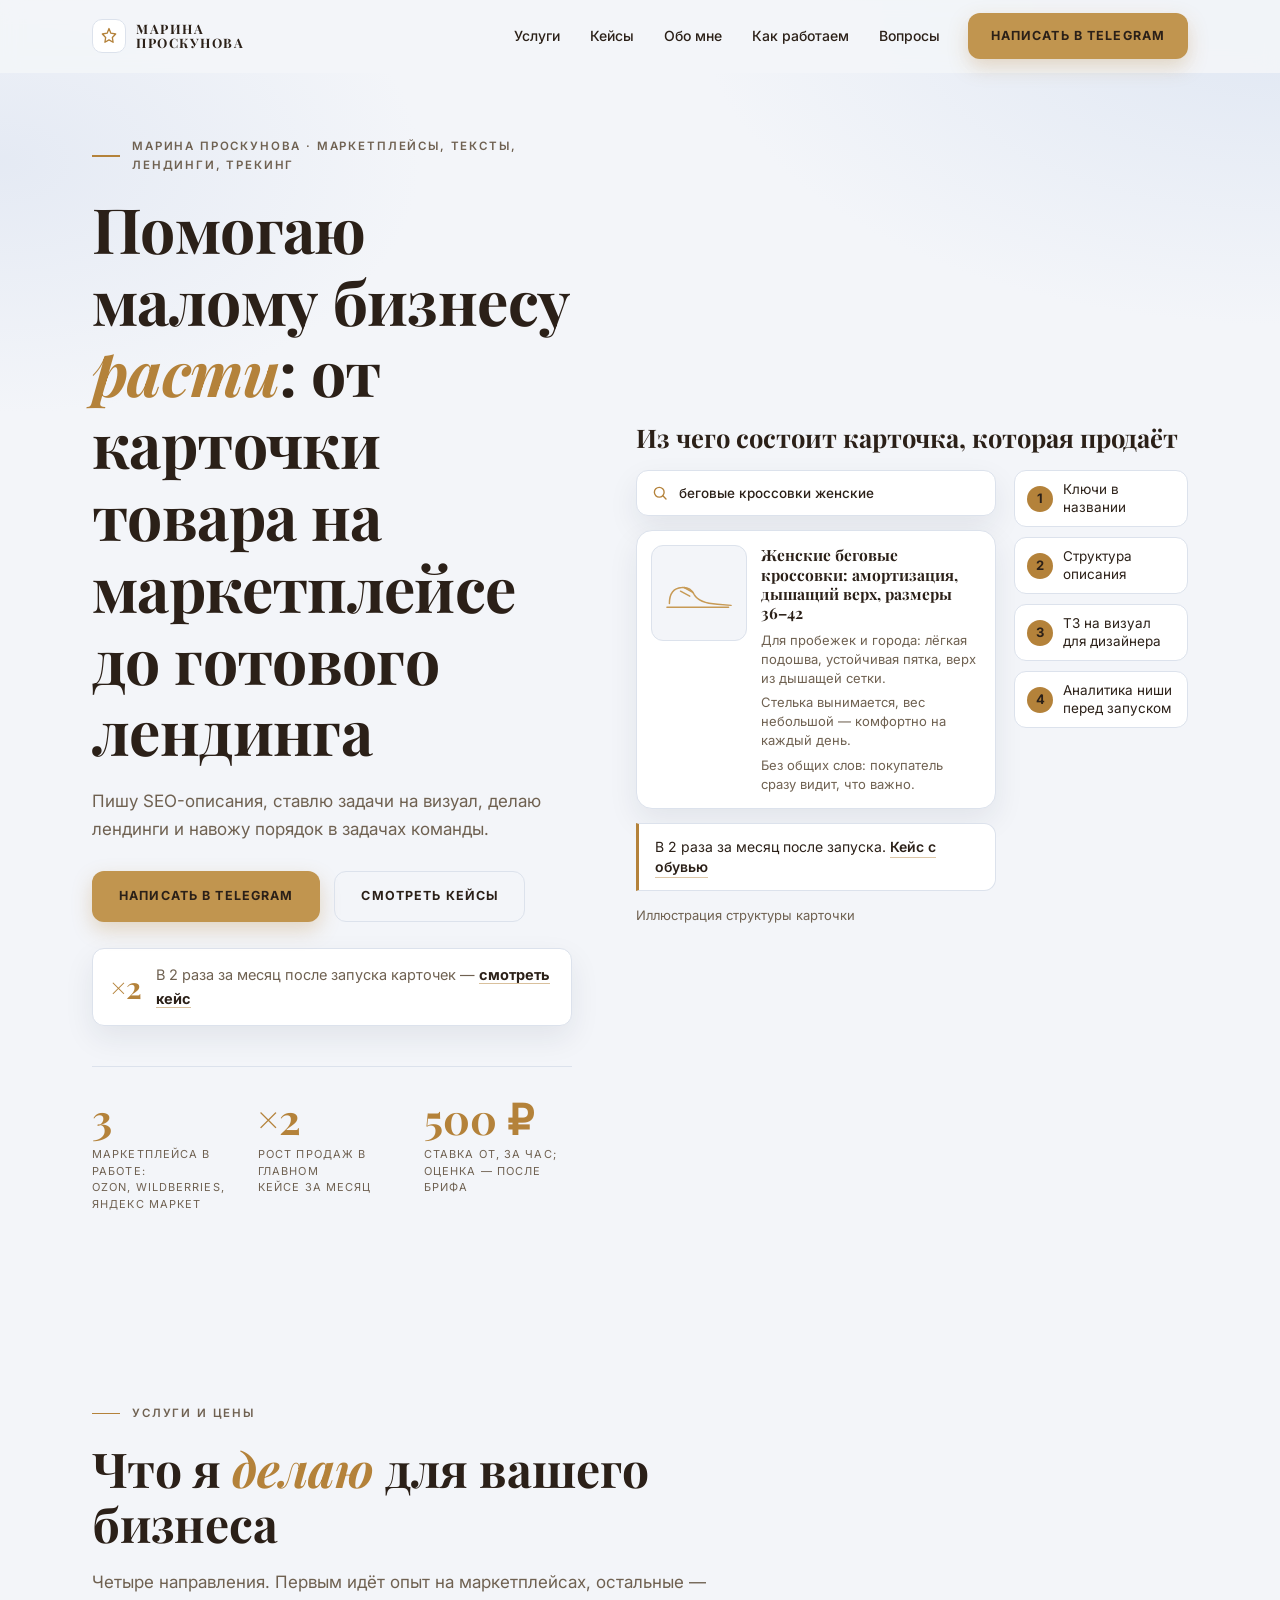
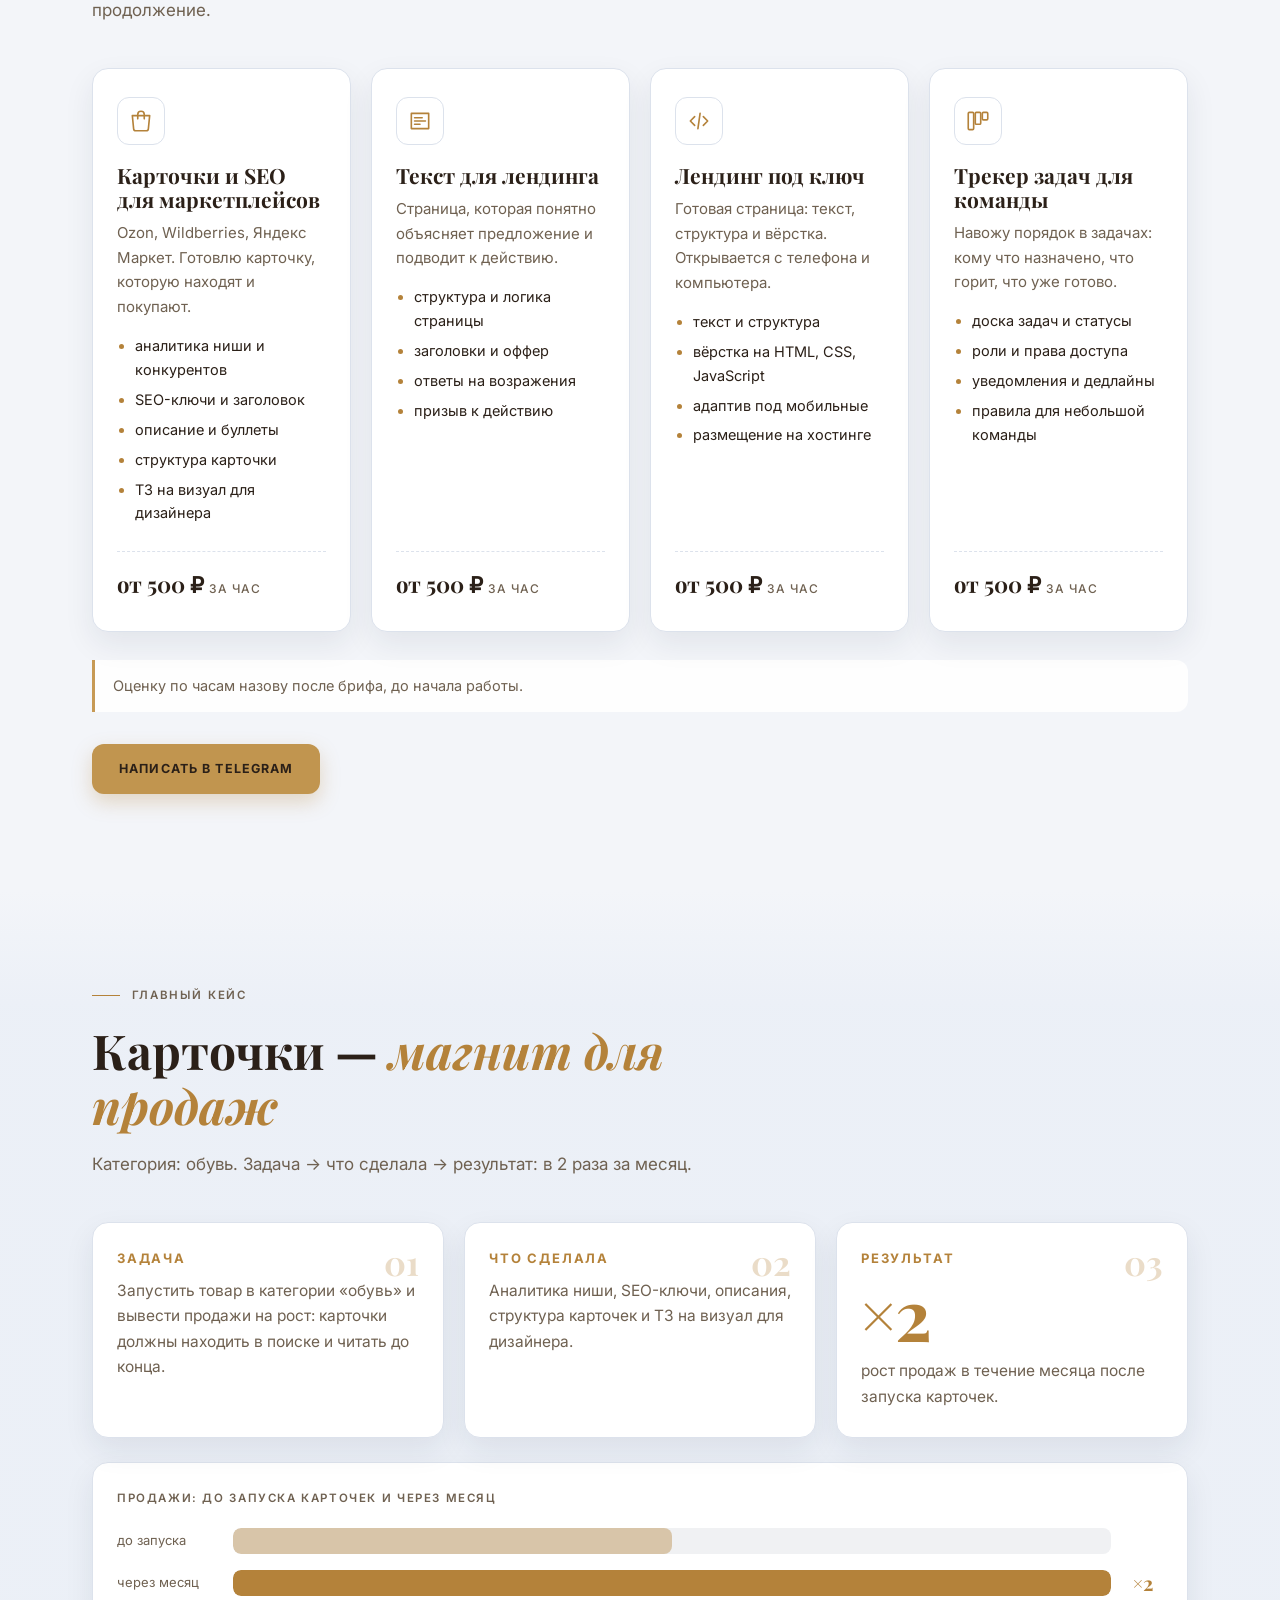
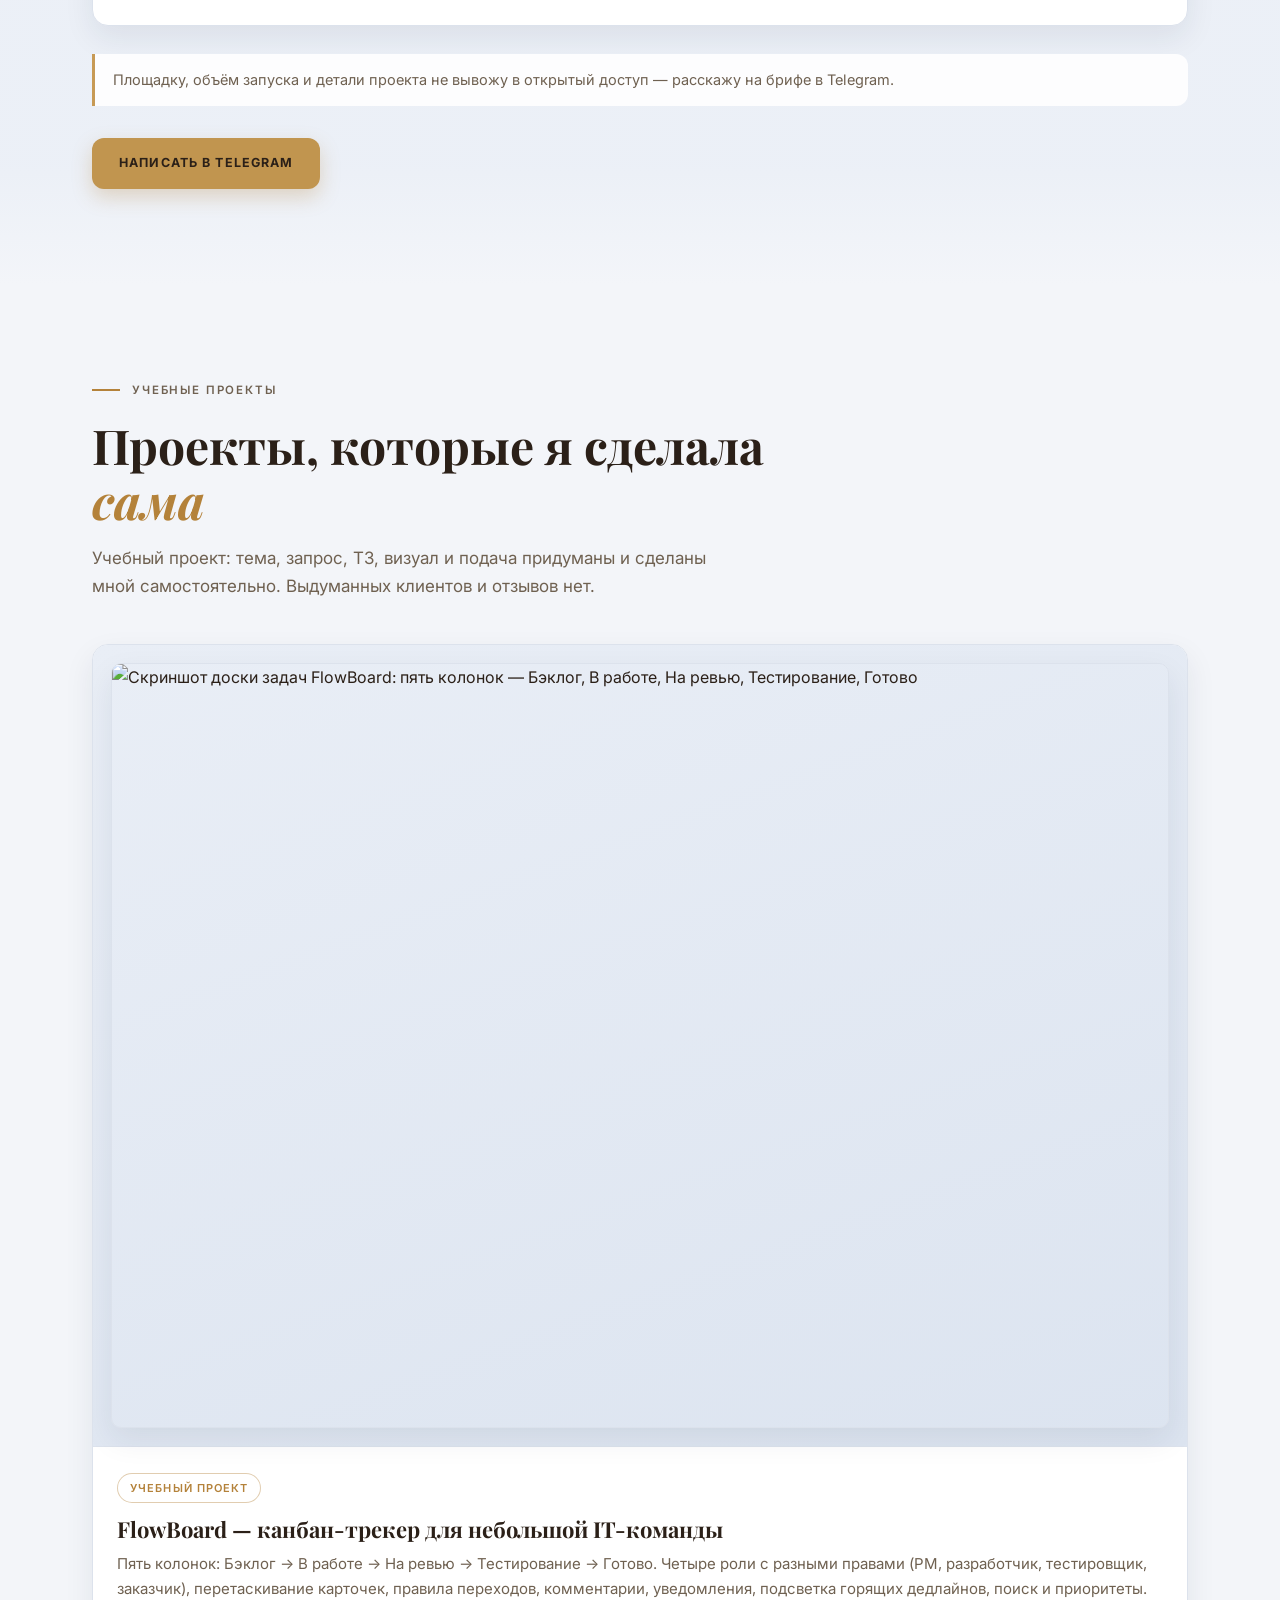
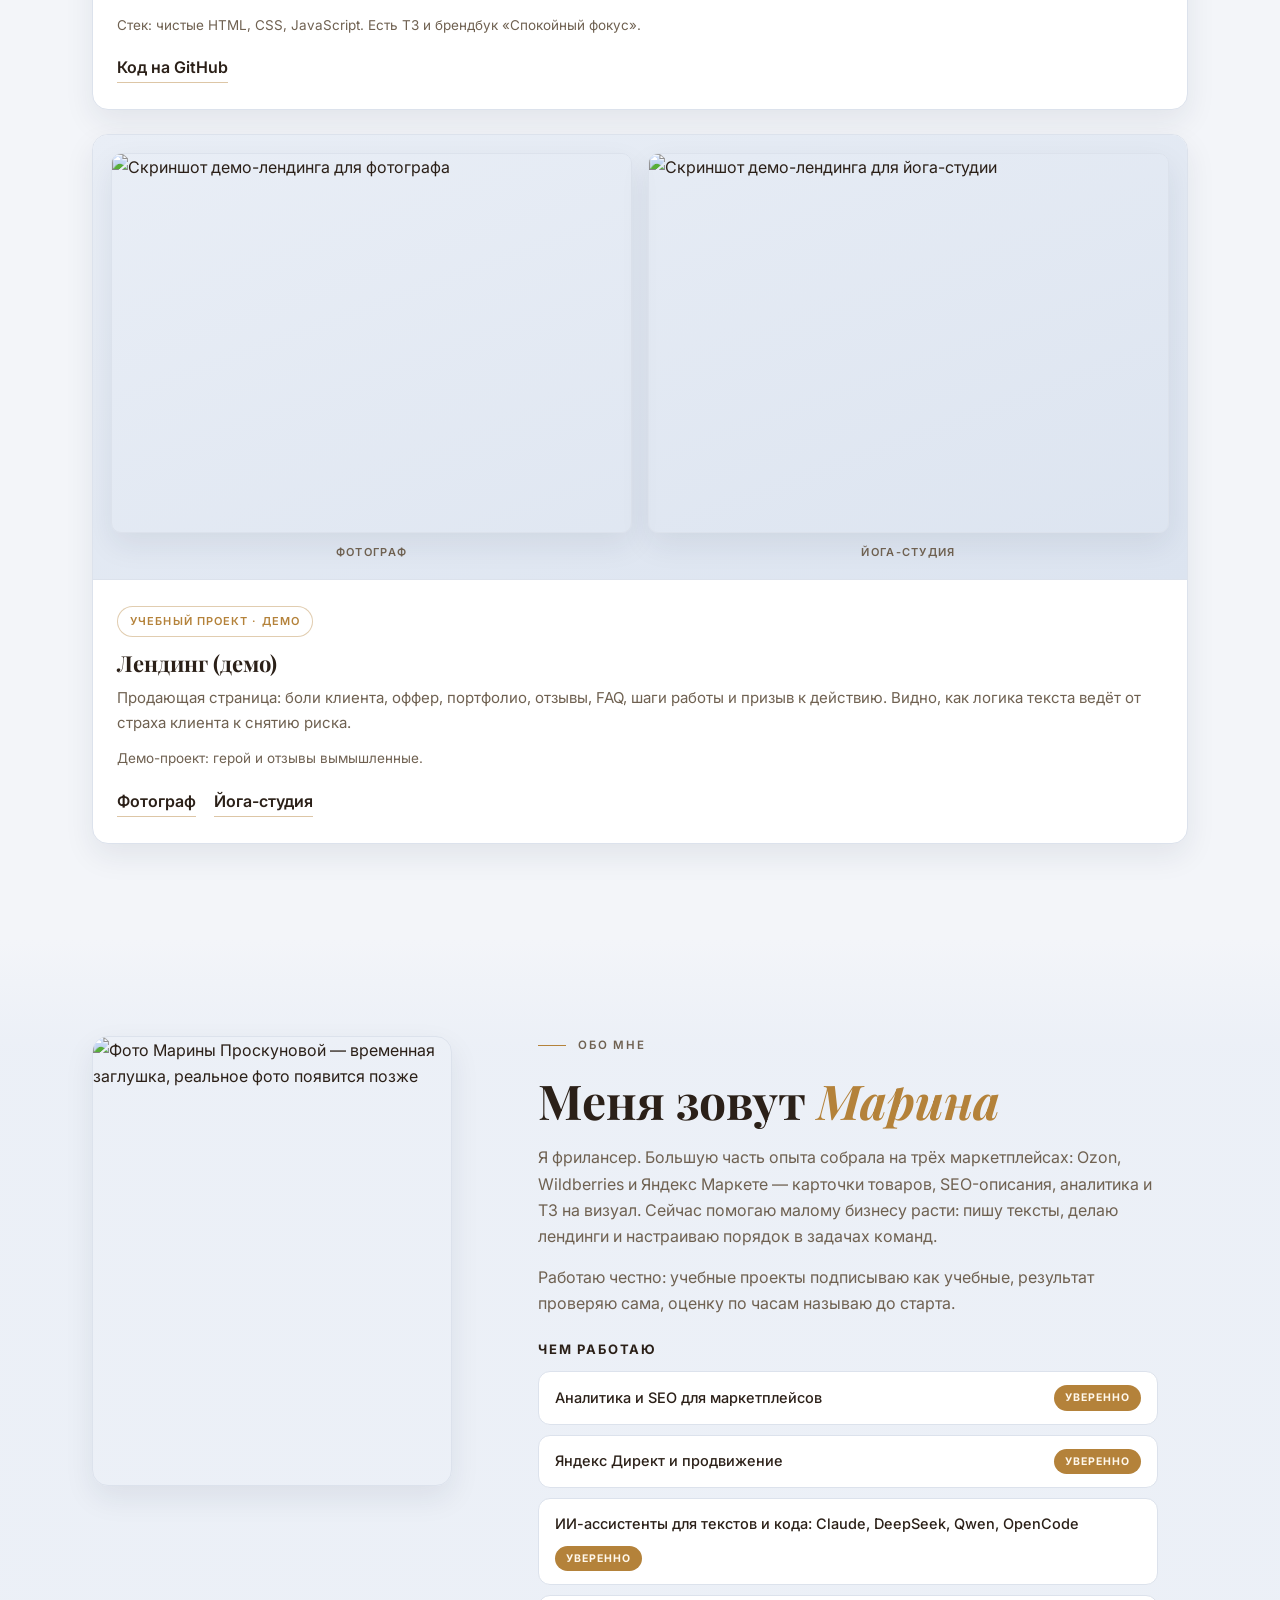
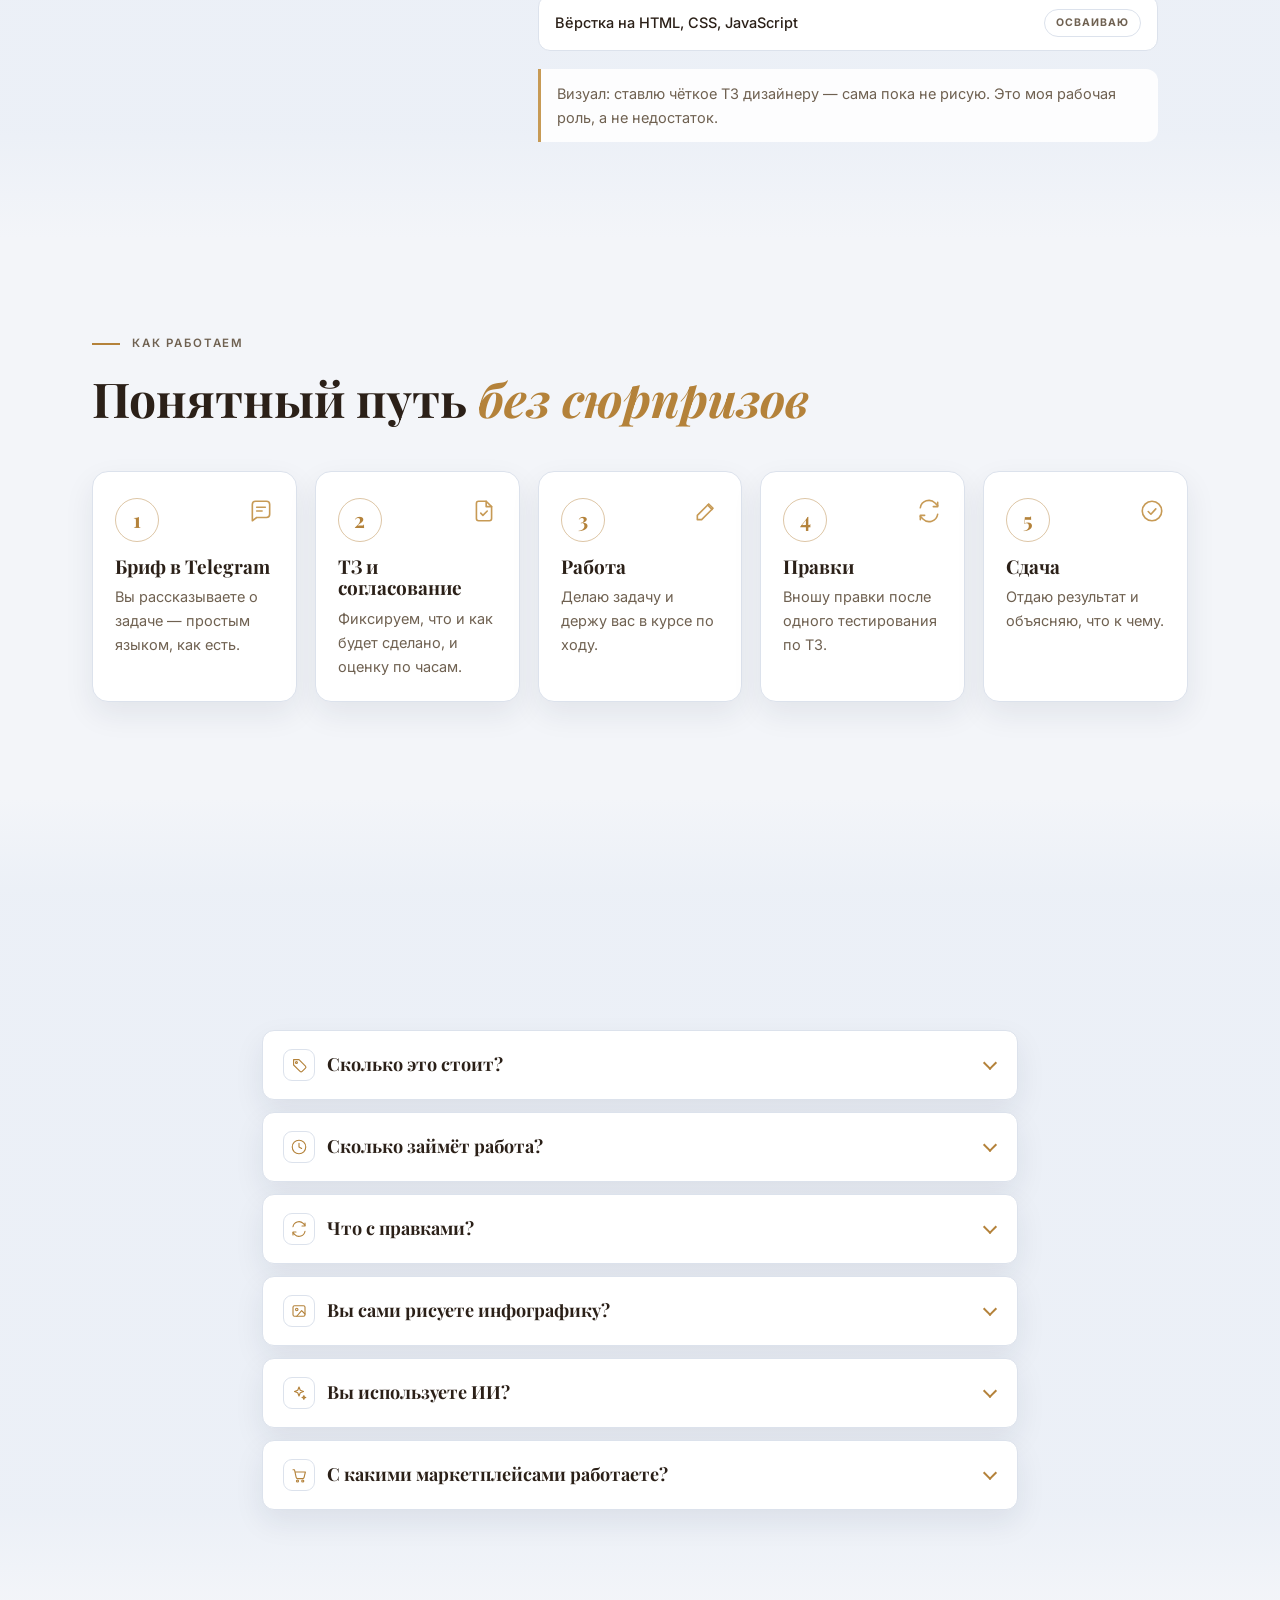
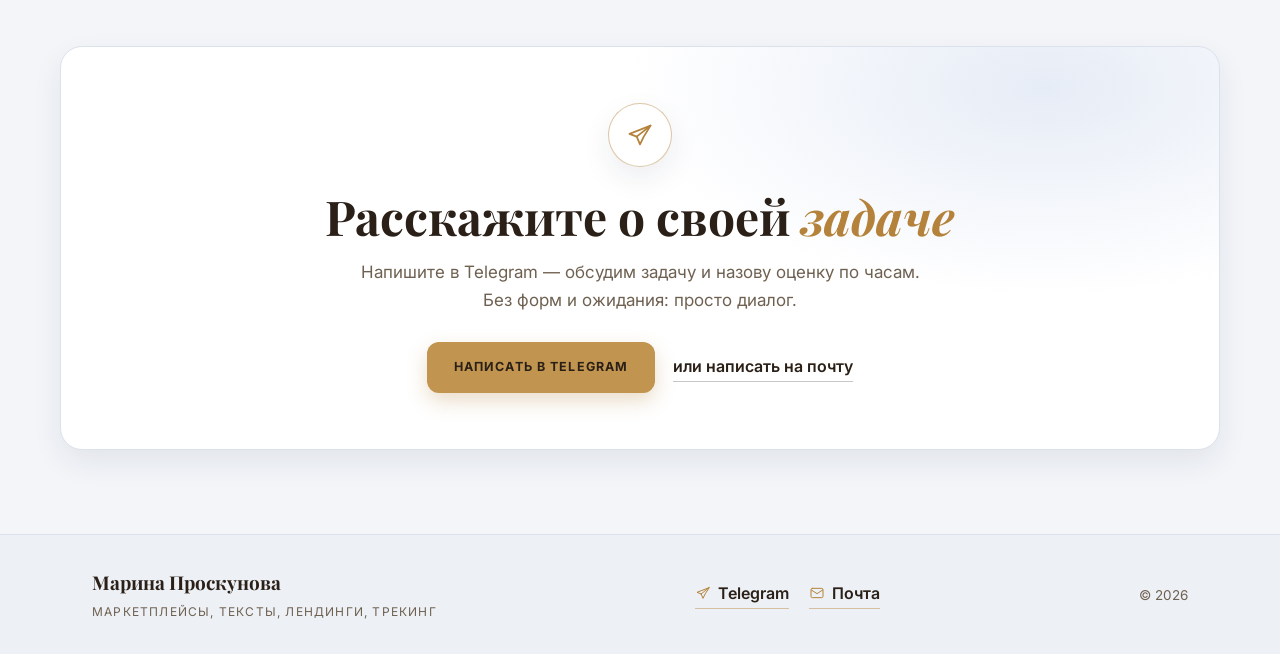
==== index.html @ 77b66cf8 "Add files via upload" ====
<!DOCTYPE html>
<html lang="ru">
<head>
  <meta charset="UTF-8">
  <meta name="viewport" content="width=device-width, initial-scale=1.0">

  <!-- SEO -->
  <title>Марина Проскунова — маркетплейсы, тексты, лендинги, трекинг задач</title>
  <meta name="description" content="Помогаю малому бизнесу расти: SEO-описания и карточки для Ozon, Wildberries и Яндекс Маркета, тексты и лендинги под ключ, настройка трекера задач для небольших команд.">
  <meta name="author" content="Марина Проскунова">
  <meta name="theme-color" content="#F3F5F9">

  <!-- Адрес сайта. Если репозиторий назовёте иначе — поменяйте в 3 местах:
       здесь (canonical, og:image, og:url), в robots.txt и в sitemap.xml -->
  <link rel="canonical" href="https://mmproskunova-byte.github.io/">

  <!-- Иконка сайта -->
  <link rel="icon" href="favicon.svg" type="image/svg+xml">
  <link rel="icon" href="images/favicon-32.png" sizes="32x32" type="image/png">
  <link rel="apple-touch-icon" href="images/apple-touch-icon.png">

  <!-- Open Graph (превью в Telegram) -->
  <meta property="og:type" content="website">
  <meta property="og:locale" content="ru_RU">
  <meta property="og:site_name" content="Марина Проскунова">
  <meta property="og:title" content="Марина Проскунова — маркетплейсы, тексты, лендинги">
  <meta property="og:description" content="Карточки и SEO для маркетплейсов, лендинги под ключ и порядок в задачах команды. Расскажите о своей задаче в Telegram.">
  <meta property="og:image" content="https://mmproskunova-byte.github.io/images/og-image.png">
  <meta property="og:image:width" content="1200">
  <meta property="og:image:height" content="630">
  <meta property="og:image:alt" content="Марина Проскунова: карточки и SEO для маркетплейсов, лендинги под ключ, трекер задач">
  <meta property="og:url" content="https://mmproskunova-byte.github.io/">
  <meta name="twitter:card" content="summary_large_image">

  <link rel="preconnect" href="https://fonts.googleapis.com">
  <link rel="preconnect" href="https://fonts.gstatic.com" crossorigin>
  <link href="https://fonts.googleapis.com/css2?family=Inter:wght@400;500;600;700&family=Playfair+Display:ital,wght@0,600;0,700;0,900;1,600;1,700&display=swap" rel="stylesheet">

  <link rel="stylesheet" href="styles.css">
</head>
<body>

  <!-- ============ 1. Шапка ============ -->
  <header class="header" id="top">
    <div class="container header__inner">
      <a class="logo" href="#top">
        <span class="logo__mark" aria-hidden="true">
          <svg viewBox="0 0 24 24" fill="none" stroke="currentColor" stroke-width="1.6" stroke-linecap="round" stroke-linejoin="round">
            <path d="M12 3l2.2 5.6L20 9.6l-4 4.1.9 5.8-4.9-2.9-4.9 2.9.9-5.8-4-4.1 5.8-1z"/>
          </svg>
        </span>
        <span class="logo__text">Марина<br>Проскунова</span>
      </a>

      <nav class="nav" id="site-nav" aria-label="Основная навигация">
        <a class="nav__link" href="#services">Услуги</a>
        <a class="nav__link" href="#cases">Кейсы</a>
        <a class="nav__link" href="#about">Обо мне</a>
        <a class="nav__link" href="#process">Как работаем</a>
        <a class="nav__link" href="#faq">Вопросы</a>
      </nav>

      <a class="btn btn--primary header__cta" href="#" data-contact="telegram">Написать в Telegram</a>

      <button class="burger" type="button" aria-expanded="false" aria-controls="site-nav" aria-label="Открыть меню">
        <span class="burger__line"></span>
        <span class="burger__line"></span>
        <span class="burger__line"></span>
      </button>
    </div>
  </header>

  <main>

    <!-- ============ 2. Первый экран ============ -->
    <section class="hero">
      <div class="container hero__inner">
        <div class="hero__content">
          <p class="eyebrow">
            <span class="eyebrow__dash" aria-hidden="true"></span>
            Марина Проскунова · маркетплейсы, тексты, лендинги, трекинг
          </p>

          <h1 class="hero__title">
            Помогаю малому бизнесу <em>расти</em>: от карточки товара на маркетплейсе до готового лендинга
          </h1>

          <p class="hero__subtitle">
            Пишу SEO-описания, ставлю задачи на визуал, делаю лендинги и навожу порядок в задачах команды.
          </p>

          <div class="hero__actions">
            <a class="btn btn--primary" href="#" data-contact="telegram">Написать в Telegram</a>
            <a class="btn btn--ghost" href="#cases">Смотреть кейсы</a>
          </div>

          <a class="hero__fact" href="#case">
            <span class="hero__fact-num" aria-hidden="true">×2</span>
            <span class="hero__fact-text">В 2&nbsp;раза за месяц после запуска карточек — <b>смотреть кейс</b></span>
          </a>

          <dl class="stats">
            <div class="stats__item">
              <dt class="stats__num">3</dt>
              <dd class="stats__label">маркетплейса в работе:<br>Ozon, Wildberries, Яндекс&nbsp;Маркет</dd>
            </div>
            <div class="stats__item">
              <dt class="stats__num">×2</dt>
              <dd class="stats__label">рост продаж в главном<br>кейсе за месяц</dd>
            </div>
            <div class="stats__item">
              <dt class="stats__num">500&nbsp;₽</dt>
              <dd class="stats__label">ставка от, за час;<br>оценка — после брифа</dd>
            </div>
          </dl>
        </div>

        <div class="hero__visual">
          <h2 class="structure__title">Из чего состоит карточка, которая продаёт</h2>

          <figure class="structure reveal">
            <div class="structure__grid">
              <div class="structure__col">
                <div class="searchbar">
                  <svg class="searchbar__icon" viewBox="0 0 24 24" fill="none" stroke="currentColor" stroke-width="1.8" stroke-linecap="round" stroke-linejoin="round" aria-hidden="true">
                    <circle cx="11" cy="11" r="6.5"/>
                    <path d="M20 20l-4.2-4.2"/>
                  </svg>
                  <span class="searchbar__query">беговые кроссовки женские</span>
                </div>

                <article class="pcard">
                  <div class="pcard__media" aria-hidden="true">
                    <svg class="pcard__shoe" viewBox="0 0 120 80" fill="none" stroke="currentColor" stroke-width="2.4" stroke-linecap="round" stroke-linejoin="round" aria-hidden="true">
                      <path d="M12 56c0-16 7-25 20-26 9-1 16 3 20 11 6 11 20 15 38 16l22 2"/>
                      <path d="M8 62h100"/>
                      <path d="M30 36l15 8"/>
                      <path d="M36 30l14 8"/>
                    </svg>
                  </div>
                  <div class="pcard__body">
                    <h3 class="pcard__title">Женские беговые кроссовки: амортизация, дышащий верх, размеры 36–42</h3>
                    <p class="pcard__text">Для пробежек и города: лёгкая подошва, устойчивая пятка, верх из дышащей сетки.</p>
                    <p class="pcard__text">Стелька вынимается, вес небольшой — комфортно на каждый день.</p>
                    <p class="pcard__text">Без общих слов: покупатель сразу видит, что важно.</p>
                  </div>
                </article>

                <p class="structure__result">
                  В 2 раза за месяц после запуска.
                  <a class="link" href="#case">Кейс с обувью</a>
                </p>
              </div>

              <ol class="marks">
                <li class="marks__item"><span class="marks__num">1</span>Ключи в названии</li>
                <li class="marks__item"><span class="marks__num">2</span>Структура описания</li>
                <li class="marks__item"><span class="marks__num">3</span>ТЗ на визуал для дизайнера</li>
                <li class="marks__item"><span class="marks__num">4</span>Аналитика ниши перед запуском</li>
              </ol>
            </div>

            <figcaption class="structure__caption">Иллюстрация структуры карточки</figcaption>
          </figure>
        </div>
      </div>
    </section>

    <!-- ============ 3. Услуги и цены ============ -->
    <section class="section" id="services">
      <div class="container">
        <header class="section__head reveal">
          <p class="eyebrow"><span class="eyebrow__dash" aria-hidden="true"></span>Услуги и цены</p>
          <h2 class="section__title">Что я <em>делаю</em> для вашего бизнеса</h2>
          <p class="section__lead">Четыре направления. Первым идёт опыт на маркетплейсах, остальные — продолжение.</p>
        </header>

        <div class="cards">
          <article class="card reveal">
            <span class="card__icon" aria-hidden="true">
              <svg viewBox="0 0 24 24" fill="none" stroke="currentColor" stroke-width="1.5" stroke-linecap="round" stroke-linejoin="round">
                <path d="M4 7h16l-1.2 12.2a2 2 0 01-2 1.8H7.2a2 2 0 01-2-1.8z"/>
                <path d="M9 10V6a3 3 0 016 0v4"/>
              </svg>
            </span>
            <h3 class="card__title">Карточки и SEO для маркетплейсов</h3>
            <p class="card__text">Ozon, Wildberries, Яндекс Маркет. Готовлю карточку, которую находят и покупают.</p>
            <ul class="card__list">
              <li>аналитика ниши и конкурентов</li>
              <li>SEO-ключи и заголовок</li>
              <li>описание и буллеты</li>
              <li>структура карточки</li>
              <li>ТЗ на визуал для дизайнера</li>
            </ul>
            <p class="card__price">от 500&nbsp;₽ <span>за час</span></p>
          </article>

          <article class="card reveal">
            <span class="card__icon" aria-hidden="true">
              <svg viewBox="0 0 24 24" fill="none" stroke="currentColor" stroke-width="1.5" stroke-linecap="round" stroke-linejoin="round">
                <path d="M4 5h16v14H4z"/>
                <path d="M7 9h7M7 12h10M7 15h5"/>
              </svg>
            </span>
            <h3 class="card__title">Текст для лендинга</h3>
            <p class="card__text">Страница, которая понятно объясняет предложение и подводит к действию.</p>
            <ul class="card__list">
              <li>структура и логика страницы</li>
              <li>заголовки и оффер</li>
              <li>ответы на возражения</li>
              <li>призыв к действию</li>
            </ul>
            <p class="card__price">от 500&nbsp;₽ <span>за час</span></p>
          </article>

          <article class="card reveal">
            <span class="card__icon" aria-hidden="true">
              <svg viewBox="0 0 24 24" fill="none" stroke="currentColor" stroke-width="1.5" stroke-linecap="round" stroke-linejoin="round">
                <path d="M8 8l-4 4 4 4M16 8l4 4-4 4M13 5l-2 14"/>
              </svg>
            </span>
            <h3 class="card__title">Лендинг под ключ</h3>
            <p class="card__text">Готовая страница: текст, структура и вёрстка. Открывается с телефона и компьютера.</p>
            <ul class="card__list">
              <li>текст и структура</li>
              <li>вёрстка на HTML, CSS, JavaScript</li>
              <li>адаптив под мобильные</li>
              <li>размещение на хостинге</li>
            </ul>
            <p class="card__price">от 500&nbsp;₽ <span>за час</span></p>
          </article>

          <article class="card reveal">
            <span class="card__icon" aria-hidden="true">
              <svg viewBox="0 0 24 24" fill="none" stroke="currentColor" stroke-width="1.5" stroke-linecap="round" stroke-linejoin="round">
                <rect x="3" y="4" width="5" height="16" rx="1"/>
                <rect x="9.5" y="4" width="5" height="11" rx="1"/>
                <rect x="16" y="4" width="5" height="7" rx="1"/>
              </svg>
            </span>
            <h3 class="card__title">Трекер задач для команды</h3>
            <p class="card__text">Навожу порядок в задачах: кому что назначено, что горит, что уже готово.</p>
            <ul class="card__list">
              <li>доска задач и статусы</li>
              <li>роли и права доступа</li>
              <li>уведомления и дедлайны</li>
              <li>правила для небольшой команды</li>
            </ul>
            <p class="card__price">от 500&nbsp;₽ <span>за час</span></p>
          </article>
        </div>

        <p class="section__note reveal">Оценку по часам назову после брифа, до начала работы.</p>

        <div class="section__cta reveal">
          <a class="btn btn--primary" href="#" data-contact="telegram">Написать в Telegram</a>
        </div>
      </div>
    </section>

    <!-- ============ 4. Главный кейс ============ -->
    <section class="section section--tint" id="cases">
      <div class="container">
        <header class="section__head reveal">
          <p class="eyebrow"><span class="eyebrow__dash" aria-hidden="true"></span>Главный кейс</p>
          <h2 class="section__title">Карточки — <em>магнит для продаж</em></h2>
          <p class="section__lead">Категория: обувь. Задача → что сделала → результат: в 2&nbsp;раза за месяц.</p>
        </header>

        <div class="case" id="case">
          <article class="case__step reveal">
            <span class="case__num" aria-hidden="true">01</span>
            <h3 class="case__title">Задача</h3>
            <p class="case__text">Запустить товар в категории «обувь» и вывести продажи на рост: карточки должны находить в поиске и читать до конца.</p>
          </article>

          <article class="case__step reveal">
            <span class="case__num" aria-hidden="true">02</span>
            <h3 class="case__title">Что сделала</h3>
            <p class="case__text">Аналитика ниши, SEO-ключи, описания, структура карточек и ТЗ на визуал для дизайнера.</p>
          </article>

          <article class="case__step reveal">
            <span class="case__num" aria-hidden="true">03</span>
            <h3 class="case__title">Результат</h3>
            <p class="case__big">×2</p>
            <p class="case__text">рост продаж в течение месяца после запуска карточек.</p>
          </article>
        </div>

        <figure class="chart reveal">
          <figcaption class="chart__caption">Продажи: до запуска карточек и через месяц</figcaption>
          <div class="chart__row">
            <span class="chart__label">до запуска</span>
            <span class="chart__track"><span class="chart__bar" style="width: 50%"></span></span>
            <span class="chart__x2" aria-hidden="true"></span>
          </div>
          <div class="chart__row">
            <span class="chart__label">через месяц</span>
            <span class="chart__track"><span class="chart__bar chart__bar--x2" style="width: 100%"></span></span>
            <span class="chart__x2">×2</span>
          </div>
        </figure>

        <p class="section__note reveal">Площадку, объём запуска и детали проекта не вывожу в открытый доступ — расскажу на брифе в Telegram.</p>

        <div class="section__cta reveal">
          <a class="btn btn--primary" href="#" data-contact="telegram">Написать в Telegram</a>
        </div>
      </div>
    </section>

    <!-- ============ 5. Учебные проекты ============ -->
    <section class="section" id="projects">
      <div class="container">
        <header class="section__head reveal">
          <p class="eyebrow"><span class="eyebrow__dash" aria-hidden="true"></span>Учебные проекты</p>
          <h2 class="section__title">Проекты, которые я сделала <em>сама</em></h2>
          <p class="section__lead">Учебный проект: тема, запрос, ТЗ, визуал и подача придуманы и сделаны мной самостоятельно. Выдуманных клиентов и отзывов нет.</p>
        </header>

        <div class="projects">
          <article class="project project--wide reveal">
            <div class="project__preview project__preview--shot">
              <img src="images/FlowBoard.png" alt="Скриншот доски задач FlowBoard: пять колонок — Бэклог, В работе, На ревью, Тестирование, Готово" width="1123" height="811" loading="lazy">
            </div>
            <div class="project__body">
              <span class="tag">Учебный проект</span>
              <h3 class="project__title">FlowBoard — канбан-трекер для небольшой IT-команды</h3>
              <p class="project__text">Пять колонок: Бэклог → В работе → На ревью → Тестирование → Готово. Четыре роли с разными правами (PM, разработчик, тестировщик, заказчик), перетаскивание карточек, правила переходов, комментарии, уведомления, подсветка горящих дедлайнов, поиск и приоритеты.</p>
              <p class="project__meta">Стек: чистые HTML, CSS, JavaScript. Есть ТЗ и брендбук «Спокойный фокус».</p>
              <div class="project__links">
                <a class="link" href="https://github.com/mmproskunova-byte/Tracker_DoskaIT" target="_blank" rel="noopener noreferrer">Код на GitHub</a>
              </div>
            </div>
          </article>

          <article class="project project--wide reveal">
            <div class="project__preview project__preview--shots">
              <figure class="shot">
                <img src="images/Fotograf.png" alt="Скриншот демо-лендинга для фотографа" width="640" height="721" loading="lazy">
                <figcaption>фотограф</figcaption>
              </figure>
              <figure class="shot">
                <img src="images/yoga.png" alt="Скриншот демо-лендинга для йога-студии" width="627" height="829" loading="lazy">
                <figcaption>йога-студия</figcaption>
              </figure>
            </div>
            <div class="project__body">
              <span class="tag">Учебный проект · демо</span>
              <h3 class="project__title">Лендинг (демо)</h3>
              <p class="project__text">Продающая страница: боли клиента, оффер, портфолио, отзывы, FAQ, шаги работы и призыв к действию. Видно, как логика текста ведёт от страха клиента к снятию риска.</p>
              <p class="project__meta">Демо-проект: герой и отзывы вымышленные.</p>
              <div class="project__links">
                <a class="link" href="https://fotokirill.netlify.app" target="_blank" rel="noopener noreferrer">Фотограф</a>
                <a class="link" href="https://yogast-balance.netlify.app" target="_blank" rel="noopener noreferrer">Йога-студия</a>
              </div>
            </div>
          </article>
        </div>
      </div>
    </section>

    <!-- ============ 6. Обо мне ============ -->
    <section class="section section--tint" id="about">
      <div class="container about">
        <figure class="about__photo reveal">
          <img src="images/photo-placeholder.svg" alt="Фото Марины Проскуновой — временная заглушка, реальное фото появится позже" width="400" height="500">
        </figure>

        <div class="about__content reveal">
          <p class="eyebrow"><span class="eyebrow__dash" aria-hidden="true"></span>Обо мне</p>
          <h2 class="section__title">Меня зовут <em>Марина</em></h2>
          <p class="about__text">Я фрилансер. Большую часть опыта собрала на трёх маркетплейсах: Ozon, Wildberries и Яндекс Маркете — карточки товаров, SEO-описания, аналитика и ТЗ на визуал. Сейчас помогаю малому бизнесу расти: пишу тексты, делаю лендинги и настраиваю порядок в задачах команд.</p>
          <p class="about__text">Работаю честно: учебные проекты подписываю как учебные, результат проверяю сама, оценку по часам называю до старта.</p>

          <h3 class="about__subtitle">Чем работаю</h3>
          <ul class="skills">
            <li class="skills__item">
              <span class="skills__name">Аналитика и SEO для маркетплейсов</span>
              <span class="skills__level">уверенно</span>
            </li>
            <li class="skills__item">
              <span class="skills__name">Яндекс Директ и продвижение</span>
              <span class="skills__level">уверенно</span>
            </li>
            <li class="skills__item">
              <span class="skills__name">ИИ-ассистенты для текстов и кода: Claude, DeepSeek, Qwen, OpenCode</span>
              <span class="skills__level">уверенно</span>
            </li>
            <li class="skills__item">
              <span class="skills__name">Вёрстка на HTML, CSS, JavaScript</span>
              <span class="skills__level skills__level--learn">осваиваю</span>
            </li>
          </ul>
          <p class="about__honest">Визуал: ставлю чёткое ТЗ дизайнеру — сама пока не рисую. Это моя рабочая роль, а не недостаток.</p>
        </div>
      </div>
    </section>

    <!-- ============ 7. Как работаем ============ -->
    <section class="section" id="process">
      <div class="container">
        <header class="section__head reveal">
          <p class="eyebrow"><span class="eyebrow__dash" aria-hidden="true"></span>Как работаем</p>
          <h2 class="section__title">Понятный путь <em>без сюрпризов</em></h2>
        </header>

        <ol class="steps">
          <li class="steps__item reveal">
            <span class="steps__num">1</span>
            <span class="steps__icon" aria-hidden="true">
              <svg viewBox="0 0 24 24" fill="none" stroke="currentColor" stroke-width="1.5" stroke-linecap="round" stroke-linejoin="round">
                <path d="M20 15a3 3 0 01-3 3H8l-4 3V6a3 3 0 013-3h10a3 3 0 013 3z"/>
                <path d="M8 8.5h8M8 12h5"/>
              </svg>
            </span>
            <h3 class="steps__title">Бриф в Telegram</h3>
            <p class="steps__text">Вы рассказываете о задаче — простым языком, как есть.</p>
          </li>
          <li class="steps__item reveal">
            <span class="steps__num">2</span>
            <span class="steps__icon" aria-hidden="true">
              <svg viewBox="0 0 24 24" fill="none" stroke="currentColor" stroke-width="1.5" stroke-linecap="round" stroke-linejoin="round">
                <path d="M14 3H7a2 2 0 00-2 2v14a2 2 0 002 2h10a2 2 0 002-2V8z"/>
                <path d="M14 3v5h5"/>
                <path d="M9 14l2 2 4-4"/>
              </svg>
            </span>
            <h3 class="steps__title">ТЗ и согласование</h3>
            <p class="steps__text">Фиксируем, что и как будет сделано, и оценку по часам.</p>
          </li>
          <li class="steps__item reveal">
            <span class="steps__num">3</span>
            <span class="steps__icon" aria-hidden="true">
              <svg viewBox="0 0 24 24" fill="none" stroke="currentColor" stroke-width="1.5" stroke-linecap="round" stroke-linejoin="round">
                <path d="M4 20h4L18.5 9.5l-4-4L4 16z"/>
                <path d="M13.5 6.5l4 4"/>
              </svg>
            </span>
            <h3 class="steps__title">Работа</h3>
            <p class="steps__text">Делаю задачу и держу вас в курсе по ходу.</p>
          </li>
          <li class="steps__item reveal">
            <span class="steps__num">4</span>
            <span class="steps__icon" aria-hidden="true">
              <svg viewBox="0 0 24 24" fill="none" stroke="currentColor" stroke-width="1.5" stroke-linecap="round" stroke-linejoin="round">
                <path d="M4 9a8 8 0 0113.6-4.4L20 7"/>
                <path d="M20 4v4h-4"/>
                <path d="M20 15a8 8 0 01-13.6 4.4L4 17"/>
                <path d="M4 20v-4h4"/>
              </svg>
            </span>
            <h3 class="steps__title">Правки</h3>
            <p class="steps__text">Вношу правки после одного тестирования по ТЗ.</p>
          </li>
          <li class="steps__item reveal">
            <span class="steps__num">5</span>
            <span class="steps__icon" aria-hidden="true">
              <svg viewBox="0 0 24 24" fill="none" stroke="currentColor" stroke-width="1.5" stroke-linecap="round" stroke-linejoin="round">
                <circle cx="12" cy="12" r="9"/>
                <path d="M8.5 12.5l2.5 2.5 4.5-5"/>
              </svg>
            </span>
            <h3 class="steps__title">Сдача</h3>
            <p class="steps__text">Отдаю результат и объясняю, что к чему.</p>
          </li>
        </ol>
      </div>
    </section>

    <!-- ============ 8. Частые вопросы ============ -->
    <section class="section section--tint" id="faq">
      <div class="container container--narrow">
        <header class="section__head reveal">
          <p class="eyebrow"><span class="eyebrow__dash" aria-hidden="true"></span>Частые вопросы</p>
          <h2 class="section__title">Коротко о <em>главном</em></h2>
        </header>

        <div class="faq reveal">
          <details class="faq__item">
            <summary class="faq__q"><span class="faq__icon" aria-hidden="true"><svg viewBox="0 0 24 24" fill="none" stroke="currentColor" stroke-width="1.5" stroke-linecap="round" stroke-linejoin="round"><path d="M20.6 13.4L12 4.8H4.8V12l8.6 8.6a2 2 0 002.8 0l4.4-4.4a2 2 0 000-2.8z"/><circle cx="8.6" cy="8.6" r="1.3"/></svg></span>Сколько это стоит?</summary>
            <div class="faq__a"><p>Ставка — от 500&nbsp;₽ за час. Точную оценку проекта назову после брифа, до начала работы.</p></div>
          </details>
          <details class="faq__item">
            <summary class="faq__q"><span class="faq__icon" aria-hidden="true"><svg viewBox="0 0 24 24" fill="none" stroke="currentColor" stroke-width="1.5" stroke-linecap="round" stroke-linejoin="round"><circle cx="12" cy="12" r="9"/><path d="M12 7v5l3.5 2"/></svg></span>Сколько займёт работа?</summary>
            <div class="faq__a"><p>Зависит от объёма. Срок называю после брифа — вместе с оценкой по часам.</p></div>
          </details>
          <details class="faq__item">
            <summary class="faq__q"><span class="faq__icon" aria-hidden="true"><svg viewBox="0 0 24 24" fill="none" stroke="currentColor" stroke-width="1.5" stroke-linecap="round" stroke-linejoin="round"><path d="M4 9a8 8 0 0113.6-4.4L20 7"/><path d="M20 4v4h-4"/><path d="M20 15a8 8 0 01-13.6 4.4L4 17"/><path d="M4 20v-4h4"/></svg></span>Что с правками?</summary>
            <div class="faq__a"><p>Правки вношу после одного тестирования по ТЗ. Если задача меняется — оцениваем её отдельно и снова согласовываем.</p></div>
          </details>
          <details class="faq__item">
            <summary class="faq__q"><span class="faq__icon" aria-hidden="true"><svg viewBox="0 0 24 24" fill="none" stroke="currentColor" stroke-width="1.5" stroke-linecap="round" stroke-linejoin="round"><rect x="4" y="5" width="16" height="14" rx="2"/><circle cx="9" cy="10" r="1.6"/><path d="M20 16l-4.5-4.5L9 19"/></svg></span>Вы сами рисуете инфографику?</summary>
            <div class="faq__a"><p>Нет. Ставлю чёткое ТЗ на визуал для дизайнера: что, в каком размере и зачем нужно на картинке.</p></div>
          </details>
          <details class="faq__item">
            <summary class="faq__q"><span class="faq__icon" aria-hidden="true"><svg viewBox="0 0 24 24" fill="none" stroke="currentColor" stroke-width="1.5" stroke-linecap="round" stroke-linejoin="round"><path d="M12 4l1.7 4.3L18 10l-4.3 1.7L12 16l-1.7-4.3L6 10l4.3-1.7z"/><path d="M18.5 15.5l.7 1.8 1.8.7-1.8.7-.7 1.8-.7-1.8-1.8-.7 1.8-.7z"/></svg></span>Вы используете ИИ?</summary>
            <div class="faq__a"><p>Да, как помощника: Claude, DeepSeek, Qwen, OpenCode. Результат проверяю и довожу до ума сама — отвечаю за текст и код лично.</p></div>
          </details>
          <details class="faq__item">
            <summary class="faq__q"><span class="faq__icon" aria-hidden="true"><svg viewBox="0 0 24 24" fill="none" stroke="currentColor" stroke-width="1.5" stroke-linecap="round" stroke-linejoin="round"><path d="M4 5h2l2.2 10.2a2 2 0 002 1.6h6.6a2 2 0 002-1.6L20.5 8H7"/><circle cx="10" cy="20" r="1.4"/><circle cx="17" cy="20" r="1.4"/></svg></span>С какими маркетплейсами работаете?</summary>
            <div class="faq__a"><p>Ozon, Wildberries и Яндекс Маркет.</p></div>
          </details>
        </div>
      </div>
    </section>

    <!-- ============ 9. Финальный призыв ============ -->
    <section class="cta-final">
      <div class="container cta-final__inner reveal">
        <span class="cta-final__icon" aria-hidden="true">
          <svg viewBox="0 0 24 24" fill="none" stroke="currentColor" stroke-width="1.5" stroke-linecap="round" stroke-linejoin="round">
            <path d="M21 4L3 11l6.2 2.4L12 20l3-6.2z"/>
            <path d="M21 4L9.2 13.4"/>
          </svg>
        </span>
        <h2 class="cta-final__title">Расскажите о своей <em>задаче</em></h2>
        <p class="cta-final__text">Напишите в Telegram — обсудим задачу и назову оценку по часам. Без форм и ожидания: просто диалог.</p>
        <div class="cta-final__actions">
          <a class="btn btn--primary" href="#" data-contact="telegram">Написать в Telegram</a>
          <a class="link link--mail" href="#" data-contact="email">или написать на почту</a>
        </div>
      </div>
    </section>

  </main>

  <!-- ============ 10. Подвал ============ -->
  <footer class="footer">
    <div class="container footer__inner">
      <div class="footer__brand">
        <p class="footer__name">Марина Проскунова</p>
        <p class="footer__tag">маркетплейсы, тексты, лендинги, трекинг</p>
      </div>
      <div class="footer__contacts">
        <a class="link" href="#" data-contact="telegram">
          <svg viewBox="0 0 24 24" fill="none" stroke="currentColor" stroke-width="1.5" stroke-linecap="round" stroke-linejoin="round" aria-hidden="true">
            <path d="M21 4L3 11l6.2 2.4L12 20l3-6.2z"/>
            <path d="M21 4L9.2 13.4"/>
          </svg>
          Telegram
        </a>
        <a class="link" href="#" data-contact="email">
          <svg viewBox="0 0 24 24" fill="none" stroke="currentColor" stroke-width="1.5" stroke-linecap="round" stroke-linejoin="round" aria-hidden="true">
            <rect x="3" y="5" width="18" height="14" rx="2"/>
            <path d="M3.5 7.5L12 13l8.5-5.5"/>
          </svg>
          Почта
        </a>
      </div>
      <p class="footer__copy">© <span data-year>2026</span></p>
    </div>
  </footer>

  <script src="app.js"></script>
</body>
</html>
---- styles.css ----
/* =========================================================
   Сайт-портфолио Марина Проскунова
   Стили: тёплый кремовый фон, серифные заголовки, золотой акцент
   Мобильная версия в приоритете: 360 / 768 / 1280 px
   ========================================================= */

:root {
  --bg: #F3F5F9;
  --bg-tint: #E9EEF6;
  --card: #FFFFFF;
  --ink: #2B2018;
  --ink-soft: #6F6151;
  --gold: #B4823A;
  --gold-soft: #C79A55;
  --gold-btn: #C1954F;
  --gold-btn-hover: #A87832;
  --line: #DCE2EC;

  --radius: 16px;
  --radius-sm: 12px;
  --shadow: 0 12px 30px rgba(30, 41, 59, 0.08);
  --shadow-hover: 0 18px 40px rgba(30, 41, 59, 0.13);

  --font-display: "Playfair Display", Georgia, "Times New Roman", serif;
  --font-body: "Inter", system-ui, -apple-system, "Segoe UI", Roboto, Arial, sans-serif;

  --container: 1160px;
  --header-h: 72px;
}

/* ---------- Базовые правила ---------- */

*,
*::before,
*::after { box-sizing: border-box; }

html {
  scroll-behavior: smooth;
  scroll-padding-top: calc(var(--header-h) + 12px);
}

body {
  margin: 0;
  font-family: var(--font-body);
  font-size: 16px;
  line-height: 1.65;
  color: var(--ink);
  background-color: var(--bg);
  background-image:
    radial-gradient(900px 500px at 100% 0%, rgba(214, 224, 240, 0.7), transparent 65%),
    radial-gradient(700px 420px at 0% 18%, rgba(226, 232, 243, 0.85), transparent 60%);
  background-attachment: fixed;
  -webkit-font-smoothing: antialiased;
  overflow-x: hidden;
}

img { max-width: 100%; height: auto; display: block; }

h1, h2, h3 { margin: 0; font-family: var(--font-display); line-height: 1.15; }

p { margin: 0; }

a { color: var(--gold); }

:focus-visible {
  outline: 3px solid var(--gold);
  outline-offset: 3px;
  border-radius: 4px;
}

.container {
  width: 100%;
  max-width: var(--container);
  margin-inline: auto;
  padding-inline: 20px;
}

.container--narrow { max-width: 820px; }

.visually-hidden {
  position: absolute;
  width: 1px; height: 1px;
  margin: -1px; padding: 0;
  overflow: hidden;
  clip: rect(0 0 0 0);
  white-space: nowrap; border: 0;
}

/* ---------- Кнопки и ссылки ---------- */

.btn {
  display: inline-flex;
  align-items: center;
  justify-content: center;
  gap: 8px;
  padding: 14px 26px;
  border-radius: var(--radius-sm);
  font-family: var(--font-body);
  font-size: 12.5px;
  font-weight: 700;
  letter-spacing: 0.09em;
  text-transform: uppercase;
  text-decoration: none;
  border: 1.5px solid transparent;
  cursor: pointer;
  transition: background-color 0.2s ease, transform 0.2s ease, box-shadow 0.2s ease, color 0.2s ease;
}

.btn--primary {
  background: var(--gold-btn);
  color: var(--ink);
  box-shadow: 0 8px 20px rgba(180, 130, 58, 0.28);
}

.btn--primary:hover {
  background: var(--gold-btn-hover);
  color: #FFF8EC;
  transform: translateY(-2px);
}

.btn--ghost {
  background: transparent;
  color: var(--ink);
  border-color: var(--line);
}

.btn--ghost:hover {
  border-color: var(--gold);
  color: var(--gold);
  transform: translateY(-2px);
}

.link {
  color: var(--ink);
  font-weight: 600;
  text-decoration: none;
  border-bottom: 1.5px solid rgba(180, 130, 58, 0.45);
  padding-bottom: 2px;
  transition: color 0.2s ease, border-color 0.2s ease;
}

.link:hover { color: var(--gold); border-color: var(--gold); }

.link--mail { border-bottom-color: rgba(43, 32, 24, 0.25); }

/* ---------- Шапка ---------- */

.header {
  position: sticky;
  top: 0;
  z-index: 100;
  background: rgba(243, 245, 249, 0.9);
  backdrop-filter: blur(10px);
  -webkit-backdrop-filter: blur(10px);
  border-bottom: 1px solid transparent;
  transition: border-color 0.25s ease, box-shadow 0.25s ease;
}

.header.is-scrolled {
  border-color: var(--line);
  box-shadow: 0 6px 18px rgba(60, 42, 20, 0.05);
}

.header__inner {
  display: flex;
  align-items: center;
  gap: 16px;
  min-height: var(--header-h);
}

.logo {
  display: inline-flex;
  align-items: center;
  gap: 10px;
  text-decoration: none;
  color: var(--ink);
  margin-right: auto;
}

.logo__mark {
  display: grid;
  place-items: center;
  width: 34px; height: 34px;
  color: var(--gold);
  border: 1.5px solid var(--line);
  border-radius: 10px;
  background: #FFFFFF;
}

.logo__mark svg { width: 20px; height: 20px; }

.logo__text {
  font-family: var(--font-display);
  font-weight: 700;
  font-size: 13px;
  line-height: 1.1;
  letter-spacing: 0.12em;
  text-transform: uppercase;
}

.nav {
  position: fixed;
  inset: var(--header-h) 0 auto 0;
  display: none;
  flex-direction: column;
  gap: 4px;
  padding: 16px 20px 24px;
  background: var(--bg);
  border-bottom: 1px solid var(--line);
  box-shadow: 0 20px 30px rgba(60, 42, 20, 0.08);
}

.nav.is-open { display: flex; }

.nav__link {
  padding: 12px 8px;
  color: var(--ink);
  text-decoration: none;
  font-weight: 500;
  font-size: 15px;
  border-radius: 8px;
  transition: color 0.2s ease, background-color 0.2s ease;
}

.nav__link:hover { color: var(--gold); background: rgba(180, 130, 58, 0.07); }

.header__cta { display: none; }

.burger {
  display: inline-flex;
  flex-direction: column;
  justify-content: center;
  gap: 5px;
  width: 44px; height: 44px;
  padding: 10px;
  background: transparent;
  border: 1.5px solid var(--line);
  border-radius: 10px;
  cursor: pointer;
}

.burger__line {
  display: block;
  height: 2px;
  width: 100%;
  background: var(--ink);
  border-radius: 2px;
  transition: transform 0.25s ease, opacity 0.25s ease;
}

.burger[aria-expanded="true"] .burger__line:nth-child(1) { transform: translateY(7px) rotate(45deg); }
.burger[aria-expanded="true"] .burger__line:nth-child(2) { opacity: 0; }
.burger[aria-expanded="true"] .burger__line:nth-child(3) { transform: translateY(-7px) rotate(-45deg); }

/* ---------- Микроблоки ---------- */

.eyebrow {
  display: flex;
  align-items: center;
  gap: 12px;
  font-size: 11.5px;
  font-weight: 600;
  letter-spacing: 0.16em;
  text-transform: uppercase;
  color: var(--ink-soft);
  margin-bottom: 18px;
}

.eyebrow__dash {
  flex: 0 0 auto;
  width: 28px; height: 1.5px;
  background: var(--gold);
}

.section { padding: 72px 0; }

.section--tint {
  background: linear-gradient(180deg, rgba(233, 238, 246, 0) 0%, rgba(233, 238, 246, 0.75) 12%, rgba(233, 238, 246, 0.75) 88%, rgba(233, 238, 246, 0) 100%);
}

.section__head { max-width: 720px; margin-bottom: 44px; }

.section__title {
  font-size: clamp(1.9rem, 5vw, 3rem);
  font-weight: 700;
  margin-bottom: 16px;
}

.section__title em,
.hero__title em,
.cta-final__title em {
  font-style: italic;
  color: var(--gold);
}

.section__lead {
  color: var(--ink-soft);
  font-size: 17px;
  max-width: 60ch;
}

.section__note {
  margin-top: 28px;
  padding: 14px 18px;
  border-left: 3px solid var(--gold-soft);
  background: rgba(255, 255, 255, 0.9);
  border-radius: 0 var(--radius-sm) var(--radius-sm) 0;
  color: var(--ink-soft);
  font-size: 14.5px;
}

.section__cta { margin-top: 32px; }

.tag {
  display: inline-block;
  padding: 5px 12px;
  border: 1px solid rgba(180, 130, 58, 0.4);
  border-radius: 999px;
  font-size: 11px;
  font-weight: 600;
  letter-spacing: 0.1em;
  text-transform: uppercase;
  color: var(--gold);
  background: rgba(255, 255, 255, 0.9);
}

/* ---------- Первый экран ---------- */

.hero { padding: 44px 0 64px; }

.hero__inner {
  display: grid;
  grid-template-columns: 1fr;
  gap: 48px;
  align-items: center;
}

.hero__title {
  font-size: clamp(2rem, 6.4vw, 3.9rem);
  font-weight: 700;
  letter-spacing: -0.01em;
  margin-bottom: 20px;
}

.hero__subtitle {
  font-size: 17px;
  color: var(--ink-soft);
  max-width: 52ch;
  margin-bottom: 28px;
}

.hero__actions {
  display: flex;
  flex-wrap: wrap;
  gap: 14px;
  margin-bottom: 26px;
}

.hero__fact {
  display: flex;
  align-items: center;
  gap: 14px;
  max-width: 480px;
  padding: 14px 18px;
  background: var(--card);
  border: 1px solid var(--line);
  border-radius: var(--radius-sm);
  box-shadow: var(--shadow);
  text-decoration: none;
  color: var(--ink);
  transition: transform 0.2s ease, box-shadow 0.2s ease;
}

.hero__fact:hover { transform: translateY(-2px); box-shadow: var(--shadow-hover); }

.hero__fact-num {
  font-family: var(--font-display);
  font-size: 30px;
  font-weight: 700;
  color: var(--gold);
  line-height: 1;
}

.hero__fact-text { font-size: 14.5px; color: var(--ink-soft); }

.hero__fact-text b { color: var(--ink); border-bottom: 1px solid rgba(180, 130, 58, 0.5); }

.stats {
  display: grid;
  grid-template-columns: repeat(3, minmax(0, 1fr));
  gap: 18px;
  margin: 40px 0 0;
  padding-top: 30px;
  border-top: 1px solid var(--line);
}

.stats__item { margin: 0; }

.stats__num {
  font-family: var(--font-display);
  font-size: clamp(1.8rem, 5vw, 2.6rem);
  font-weight: 700;
  color: var(--gold);
  line-height: 1;
  margin-bottom: 8px;
}

.stats__label {
  margin: 0;
  font-size: 11px;
  letter-spacing: 0.1em;
  text-transform: uppercase;
  color: var(--ink-soft);
  line-height: 1.5;
}

/* Визуал hero: из чего состоит карточка */

.hero__visual { position: relative; max-width: 560px; }

.structure__title {
  font-size: clamp(1.3rem, 3.6vw, 1.6rem);
  font-weight: 700;
  margin-bottom: 18px;
}

.structure { margin: 0; }

.structure__grid {
  display: grid;
  grid-template-columns: 1fr;
  gap: 18px;
  align-items: start;
}

.structure__col { display: grid; gap: 14px; min-width: 0; }

/* Строка поиска */

.searchbar {
  display: flex;
  align-items: center;
  gap: 10px;
  padding: 11px 14px;
  background: var(--card);
  border: 1.5px solid var(--line);
  border-radius: var(--radius-sm);
  box-shadow: var(--shadow);
}

.searchbar__icon { flex: 0 0 auto; width: 18px; height: 18px; color: var(--gold); }

.searchbar__query { font-size: 13.5px; font-weight: 500; color: var(--ink); }

/* Карточка товара */

.pcard {
  display: grid;
  grid-template-columns: 96px minmax(0, 1fr);
  gap: 14px;
  padding: 14px;
  background: var(--card);
  border: 1px solid var(--line);
  border-radius: var(--radius);
  box-shadow: var(--shadow);
}

.pcard__media {
  align-self: start;
  display: grid;
  place-items: center;
  aspect-ratio: 1 / 1;
  background: var(--bg);
  border: 1px solid var(--line);
  border-radius: var(--radius-sm);
}

.pcard__shoe { width: 74px; height: auto; color: var(--gold-soft); }

.pcard__body { min-width: 0; }

.pcard__title { font-size: 15.5px; line-height: 1.25; margin-bottom: 8px; }

.pcard__text { margin-bottom: 6px; font-size: 13px; line-height: 1.45; color: var(--ink-soft); }

.pcard__text:last-child { margin-bottom: 0; }

/* Плашка с результатом */

.structure__result {
  padding: 13px 16px;
  background: var(--card);
  border: 1px solid var(--line);
  border-left: 3px solid var(--gold);
  border-radius: 0 var(--radius-sm) var(--radius-sm) 0;
  font-size: 14px;
  line-height: 1.45;
  color: var(--ink);
}

.structure__caption { margin-top: 14px; font-size: 13px; color: var(--ink-soft); }

/* Нумерованные метки */

.marks {
  list-style: none;
  margin: 0;
  padding: 0;
  display: grid;
  gap: 10px;
}

.marks__item {
  display: flex;
  align-items: center;
  gap: 10px;
  padding: 10px 12px;
  background: var(--card);
  border: 1px solid var(--line);
  border-radius: var(--radius-sm);
  font-size: 13.5px;
  line-height: 1.3;
  color: var(--ink);
}

.marks__num {
  flex: 0 0 auto;
  display: grid;
  place-items: center;
  width: 26px; height: 26px;
  border-radius: 50%;
  background: var(--gold);
  color: var(--ink);
  font-size: 13px;
  font-weight: 700;
}

@media (min-width: 768px) {
  .structure__grid { grid-template-columns: minmax(0, 1.35fr) minmax(0, 0.65fr); }
}

/* ---------- Услуги ---------- */

.cards {
  display: grid;
  grid-template-columns: 1fr;
  gap: 20px;
}

.card {
  display: flex;
  flex-direction: column;
  padding: 28px 24px;
  background: var(--card);
  border: 1px solid var(--line);
  border-radius: var(--radius);
  box-shadow: var(--shadow);
  transition: transform 0.25s ease, box-shadow 0.25s ease;
}

.card:hover { transform: translateY(-4px); box-shadow: var(--shadow-hover); }

.card__icon {
  display: grid;
  place-items: center;
  width: 48px; height: 48px;
  margin-bottom: 18px;
  color: var(--gold);
  border: 1.5px solid var(--line);
  border-radius: 12px;
  background: #FFFFFF;
}

.card__icon svg { width: 26px; height: 26px; }

.card__title { font-size: 21px; font-weight: 700; margin-bottom: 10px; }

.card__text { color: var(--ink-soft); font-size: 15px; margin-bottom: 14px; }

.card__list {
  margin: 0 0 20px;
  padding-left: 18px;
  color: var(--ink);
  font-size: 14.5px;
  flex-grow: 1;
}

.card__list li { margin-bottom: 6px; }

.card__list li::marker { color: var(--gold); }

.card__price {
  padding-top: 14px;
  border-top: 1px dashed var(--line);
  font-family: var(--font-display);
  font-size: 22px;
  font-weight: 700;
}

.card__price span {
  font-family: var(--font-body);
  font-size: 12px;
  font-weight: 500;
  letter-spacing: 0.08em;
  text-transform: uppercase;
  color: var(--ink-soft);
}

/* ---------- Кейс ---------- */

.case {
  display: grid;
  grid-template-columns: 1fr;
  gap: 20px;
}

.case__step {
  position: relative;
  padding: 28px 24px;
  background: var(--card);
  border: 1px solid var(--line);
  border-radius: var(--radius);
  box-shadow: var(--shadow);
}

.case__num {
  position: absolute;
  top: 22px; right: 24px;
  font-family: var(--font-display);
  font-size: 34px;
  font-weight: 700;
  color: rgba(180, 130, 58, 0.28);
  line-height: 1;
}

.case__title {
  font-size: 13px;
  font-weight: 700;
  letter-spacing: 0.14em;
  text-transform: uppercase;
  font-family: var(--font-body);
  color: var(--gold);
  margin-bottom: 12px;
}

.case__big {
  font-family: var(--font-display);
  font-size: clamp(3rem, 8vw, 4.4rem);
  font-weight: 700;
  color: var(--gold);
  line-height: 1;
  margin-bottom: 10px;
}

.case__text { color: var(--ink-soft); font-size: 15.5px; }

/* График роста в кейсе */

.chart {
  margin: 24px 0 0;
  padding: 26px 24px;
  background: var(--card);
  border: 1px solid var(--line);
  border-radius: var(--radius);
  box-shadow: var(--shadow);
}

.chart__caption {
  font-size: 11.5px;
  font-weight: 600;
  letter-spacing: 0.14em;
  text-transform: uppercase;
  color: var(--ink-soft);
  margin-bottom: 20px;
}

.chart__row {
  display: flex;
  align-items: center;
  gap: 12px;
  margin-bottom: 12px;
}

.chart__row:last-child { margin-bottom: 0; }

.chart__label {
  flex: 0 0 104px;
  font-size: 13px;
  color: var(--ink-soft);
}

.chart__track {
  flex: 1;
  height: 26px;
  background: rgba(70, 85, 105, 0.08);
  border-radius: 8px;
  overflow: hidden;
}

.chart__bar {
  display: block;
  height: 100%;
  border-radius: 8px;
  background: rgba(180, 130, 58, 0.4);
}

.chart__bar--x2 { background: var(--gold); }

.chart__x2 {
  flex: 0 0 40px;
  text-align: center;
  font-family: var(--font-display);
  font-size: 20px;
  font-weight: 700;
  color: var(--gold);
}

/* ---------- Учебные проекты ---------- */

.projects {
  display: grid;
  grid-template-columns: 1fr;
  gap: 24px;
}

.project {
  display: grid;
  grid-template-columns: 1fr;
  background: var(--card);
  border: 1px solid var(--line);
  border-radius: var(--radius);
  box-shadow: var(--shadow);
  overflow: hidden;
  transition: transform 0.25s ease, box-shadow 0.25s ease;
}

.project:hover { transform: translateY(-3px); box-shadow: var(--shadow-hover); }

.project__preview {
  min-width: 0;
  padding: 22px;
  background: linear-gradient(160deg, #E9EEF6, #DCE4F0);
  border-bottom: 1px solid var(--line);
}

.project__body { min-width: 0; padding: 26px 24px; }

.project__title { font-size: 22px; font-weight: 700; margin: 14px 0 10px; }

.project__text { color: var(--ink-soft); font-size: 15px; margin-bottom: 12px; }

.project__meta { font-size: 13.5px; color: var(--ink-soft); margin-bottom: 18px; }

.project__links { display: flex; flex-wrap: wrap; gap: 18px; }

/* Скриншоты проектов — превью во всю ширину карточки */

.project.project--wide { grid-template-columns: 1fr; }

.project.project--wide .project__preview {
  border-right: 0;
  border-bottom: 1px solid var(--line);
}

.project__preview--shot {
  display: grid;
  place-items: center;
  padding: 18px;
}

.project__preview--shot img {
  width: 100%;
  border-radius: 10px;
  border: 1px solid var(--line);
  box-shadow: var(--shadow);
}

.project__preview.project__preview--shots {
  display: grid;
  grid-template-columns: repeat(auto-fit, minmax(200px, 1fr));
  gap: 16px;
  padding: 18px;
  place-items: stretch;
}

.shot { margin: 0; display: grid; gap: 10px; }

.shot img {
  width: 100%;
  max-height: 380px;
  object-fit: cover;
  object-position: top center;
  border-radius: 10px;
  border: 1px solid var(--line);
  box-shadow: var(--shadow);
}

.shot figcaption {
  font-size: 11px;
  font-weight: 600;
  letter-spacing: 0.12em;
  text-transform: uppercase;
  color: var(--ink-soft);
  text-align: center;
}

/* ---------- Обо мне ---------- */

.about {
  display: grid;
  grid-template-columns: 1fr;
  gap: 36px;
  align-items: start;
}

.about__photo { margin: 0; }

.about__photo img {
  width: 100%;
  max-width: 360px;
  aspect-ratio: 4 / 5;
  object-fit: cover;
  border-radius: var(--radius);
  border: 1px solid var(--line);
  box-shadow: var(--shadow);
}

.about__text { color: var(--ink-soft); font-size: 16px; margin-bottom: 14px; max-width: 62ch; }

.about__subtitle {
  font-size: 13px;
  font-weight: 700;
  letter-spacing: 0.14em;
  text-transform: uppercase;
  font-family: var(--font-body);
  color: var(--ink);
  margin: 26px 0 14px;
}

.skills {
  list-style: none;
  margin: 0;
  padding: 0;
  display: grid;
  gap: 10px;
  max-width: 620px;
}

.skills__item {
  display: flex;
  flex-wrap: wrap;
  align-items: center;
  justify-content: space-between;
  gap: 10px;
  padding: 13px 16px;
  background: var(--card);
  border: 1px solid var(--line);
  border-radius: var(--radius-sm);
}

.skills__name { font-size: 14.5px; font-weight: 500; }

.skills__level {
  font-size: 10.5px;
  font-weight: 700;
  letter-spacing: 0.1em;
  text-transform: uppercase;
  color: #FFF8EC;
  background: var(--gold);
  border-radius: 999px;
  padding: 4px 11px;
}

.skills__level--learn {
  background: transparent;
  color: var(--ink-soft);
  border: 1px solid var(--line);
}

.about__honest {
  margin-top: 18px;
  padding: 13px 16px;
  border-left: 3px solid var(--gold-soft);
  background: rgba(255, 255, 255, 0.9);
  border-radius: 0 var(--radius-sm) var(--radius-sm) 0;
  color: var(--ink-soft);
  font-size: 14.5px;
  max-width: 620px;
}

/* ---------- Как работаем ---------- */

.steps {
  list-style: none;
  margin: 0;
  padding: 0;
  display: grid;
  grid-template-columns: 1fr;
  gap: 18px;
  counter-reset: step;
}

.steps__item {
  position: relative;
  padding: 26px 22px 22px;
  background: var(--card);
  border: 1px solid var(--line);
  border-radius: var(--radius);
  box-shadow: var(--shadow);
}

.steps__num {
  display: grid;
  place-items: center;
  width: 44px; height: 44px;
  margin-bottom: 14px;
  font-family: var(--font-display);
  font-size: 21px;
  font-weight: 700;
  color: var(--gold);
  border: 1.5px solid rgba(180, 130, 58, 0.45);
  border-radius: 50%;
}

.steps__icon {
  position: absolute;
  top: 26px;
  right: 22px;
  color: var(--gold-soft);
}

.steps__icon svg { width: 26px; height: 26px; }

.steps__title { font-size: 19px; font-weight: 700; margin-bottom: 8px; }

.steps__text { color: var(--ink-soft); font-size: 14.5px; }

/* ---------- Вопросы ---------- */

.faq { display: grid; gap: 12px; }

.faq__item {
  background: var(--card);
  border: 1px solid var(--line);
  border-radius: var(--radius-sm);
  box-shadow: var(--shadow);
  overflow: hidden;
}

.faq__q {
  position: relative;
  display: flex;
  align-items: center;
  gap: 12px;
  padding: 18px 52px 18px 20px;
  font-family: var(--font-display);
  font-size: 18px;
  font-weight: 700;
  cursor: pointer;
  list-style: none;
  transition: color 0.2s ease;
}

.faq__icon {
  flex: 0 0 auto;
  display: grid;
  place-items: center;
  width: 32px; height: 32px;
  color: var(--gold);
  background: #FFFFFF;
  border: 1px solid var(--line);
  border-radius: 9px;
}

.faq__icon svg { width: 18px; height: 18px; }

.faq__q::-webkit-details-marker { display: none; }

.faq__q::after {
  content: "";
  position: absolute;
  right: 22px; top: 50%;
  width: 10px; height: 10px;
  border-right: 2px solid var(--gold);
  border-bottom: 2px solid var(--gold);
  transform: translateY(-70%) rotate(45deg);
  transition: transform 0.25s ease;
}

.faq__item[open] .faq__q::after { transform: translateY(-20%) rotate(225deg); }

.faq__q:hover { color: var(--gold); }

.faq__a { padding: 0 20px 18px; }

.faq__a p { color: var(--ink-soft); font-size: 15px; }

/* ---------- Финальный призыв ---------- */

.cta-final { padding: 40px 0 84px; }

.cta-final__inner {
  text-align: center;
  padding: 56px 24px;
  background:
    radial-gradient(600px 300px at 85% 10%, rgba(214, 224, 240, 0.6), transparent 70%),
    var(--card);
  border: 1px solid var(--line);
  border-radius: calc(var(--radius) + 6px);
  box-shadow: var(--shadow);
}

.cta-final__title {
  font-size: clamp(1.9rem, 5vw, 3rem);
  font-weight: 700;
  margin-bottom: 14px;
}

.cta-final__icon {
  display: grid;
  place-items: center;
  width: 64px; height: 64px;
  margin: 0 auto 22px;
  color: var(--gold);
  background: #FFFFFF;
  border: 1.5px solid rgba(180, 130, 58, 0.45);
  border-radius: 50%;
  box-shadow: var(--shadow);
}

.cta-final__icon svg { width: 28px; height: 28px; }

.cta-final__text {
  color: var(--ink-soft);
  font-size: 17px;
  max-width: 52ch;
  margin: 0 auto 28px;
}

.cta-final__actions {
  display: flex;
  flex-direction: column;
  align-items: center;
  gap: 18px;
}

/* ---------- Подвал ---------- */

.footer {
  border-top: 1px solid var(--line);
  padding: 32px 0;
  background: rgba(233, 238, 246, 0.6);
}

.footer__inner {
  display: flex;
  flex-direction: column;
  gap: 18px;
  align-items: flex-start;
}

.footer__name {
  font-family: var(--font-display);
  font-size: 19px;
  font-weight: 700;
}

.footer__tag {
  font-size: 12px;
  letter-spacing: 0.1em;
  text-transform: uppercase;
  color: var(--ink-soft);
  margin-top: 4px;
}

.footer__contacts { display: flex; gap: 20px; }

.footer__contacts .link { display: inline-flex; align-items: center; gap: 7px; }

.footer__contacts svg { width: 16px; height: 16px; color: var(--gold); }

.footer__copy { font-size: 13.5px; color: var(--ink-soft); }

/* ---------- Появление блоков при прокрутке ---------- */

.reveal {
  opacity: 0;
  transform: translateY(18px);
  transition: opacity 0.6s ease, transform 0.6s ease;
}

.reveal.is-visible {
  opacity: 1;
  transform: none;
}

/* ---------- Планшет ---------- */

@media (min-width: 640px) {
  .cards { grid-template-columns: repeat(2, minmax(0, 1fr)); }
  .case { grid-template-columns: repeat(3, minmax(0, 1fr)); }
  .steps { grid-template-columns: repeat(2, minmax(0, 1fr)); }
  .cta-final__actions { flex-direction: row; justify-content: center; }
}

/* ---------- Десктоп ---------- */

@media (min-width: 960px) {
  .container { padding-inline: 32px; }

  .section { padding: 96px 0; }

  .burger { display: none; }

  .header__cta { display: inline-flex; padding: 12px 22px; }

  .nav {
    position: static;
    display: flex;
    flex-direction: row;
    align-items: center;
    gap: 6px;
    padding: 0;
    background: transparent;
    border: 0;
    box-shadow: none;
  }

  .nav__link { font-size: 14px; padding: 8px 12px; }

  .hero { padding: 64px 0 96px; }

  .hero__inner { grid-template-columns: minmax(0, 1fr) minmax(0, 1.15fr); gap: 64px; }

  .hero__visual { justify-self: end; width: 100%; }

  .steps { grid-template-columns: repeat(5, minmax(0, 1fr)); }

  .project { grid-template-columns: minmax(0, 0.9fr) minmax(0, 1.1fr); }

  .project__preview {
    border-bottom: 0;
    border-right: 1px solid var(--line);
    display: grid;
    place-items: center;
  }

  .about { grid-template-columns: minmax(0, 0.75fr) minmax(0, 1.25fr); gap: 56px; }

  .footer__inner {
    flex-direction: row;
    align-items: center;
    justify-content: space-between;
  }
}

@media (min-width: 1200px) {
  .cards { grid-template-columns: repeat(4, minmax(0, 1fr)); }
}

/* ---------- Уважение к настройке «меньше движения» ---------- */

@media (prefers-reduced-motion: reduce) {
  html { scroll-behavior: auto; }

  *,
  *::before,
  *::after {
    animation-duration: 0.01ms !important;
    transition-duration: 0.01ms !important;
  }

  .reveal { opacity: 1; transform: none; }
}
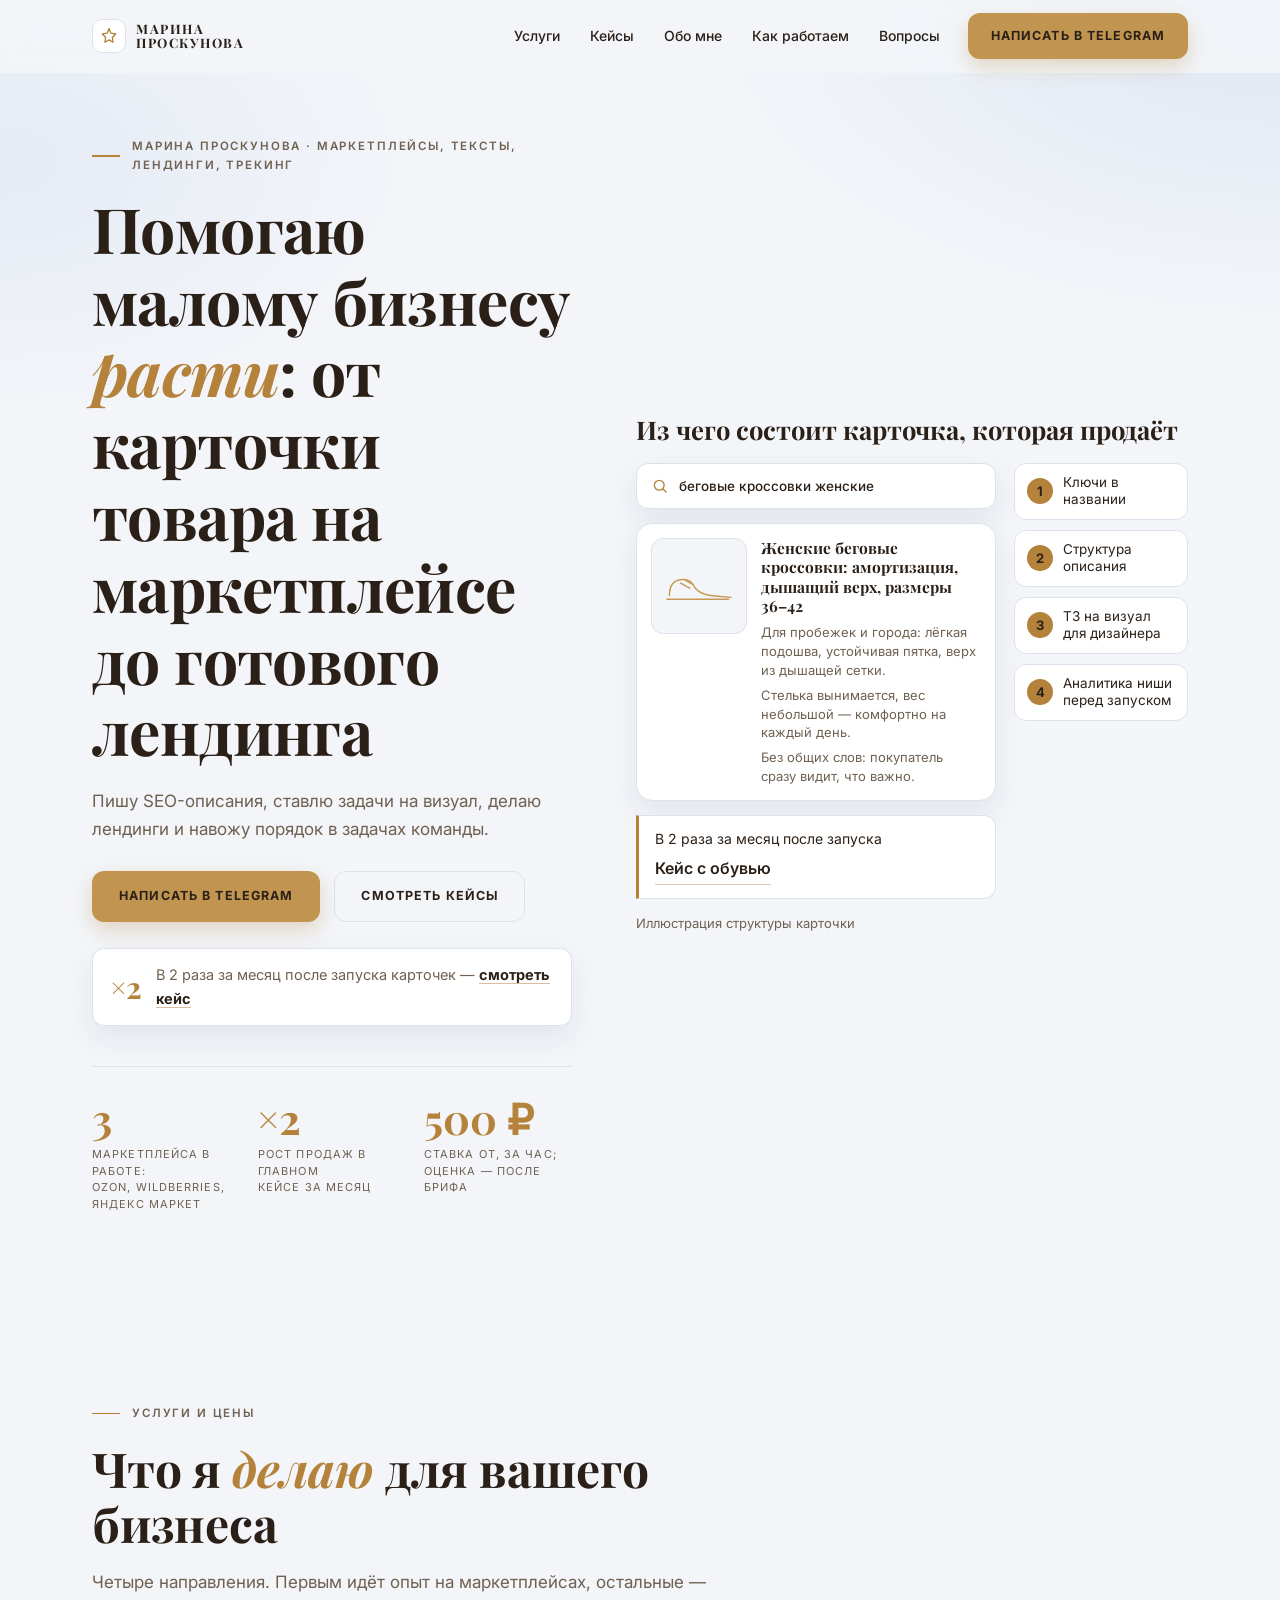
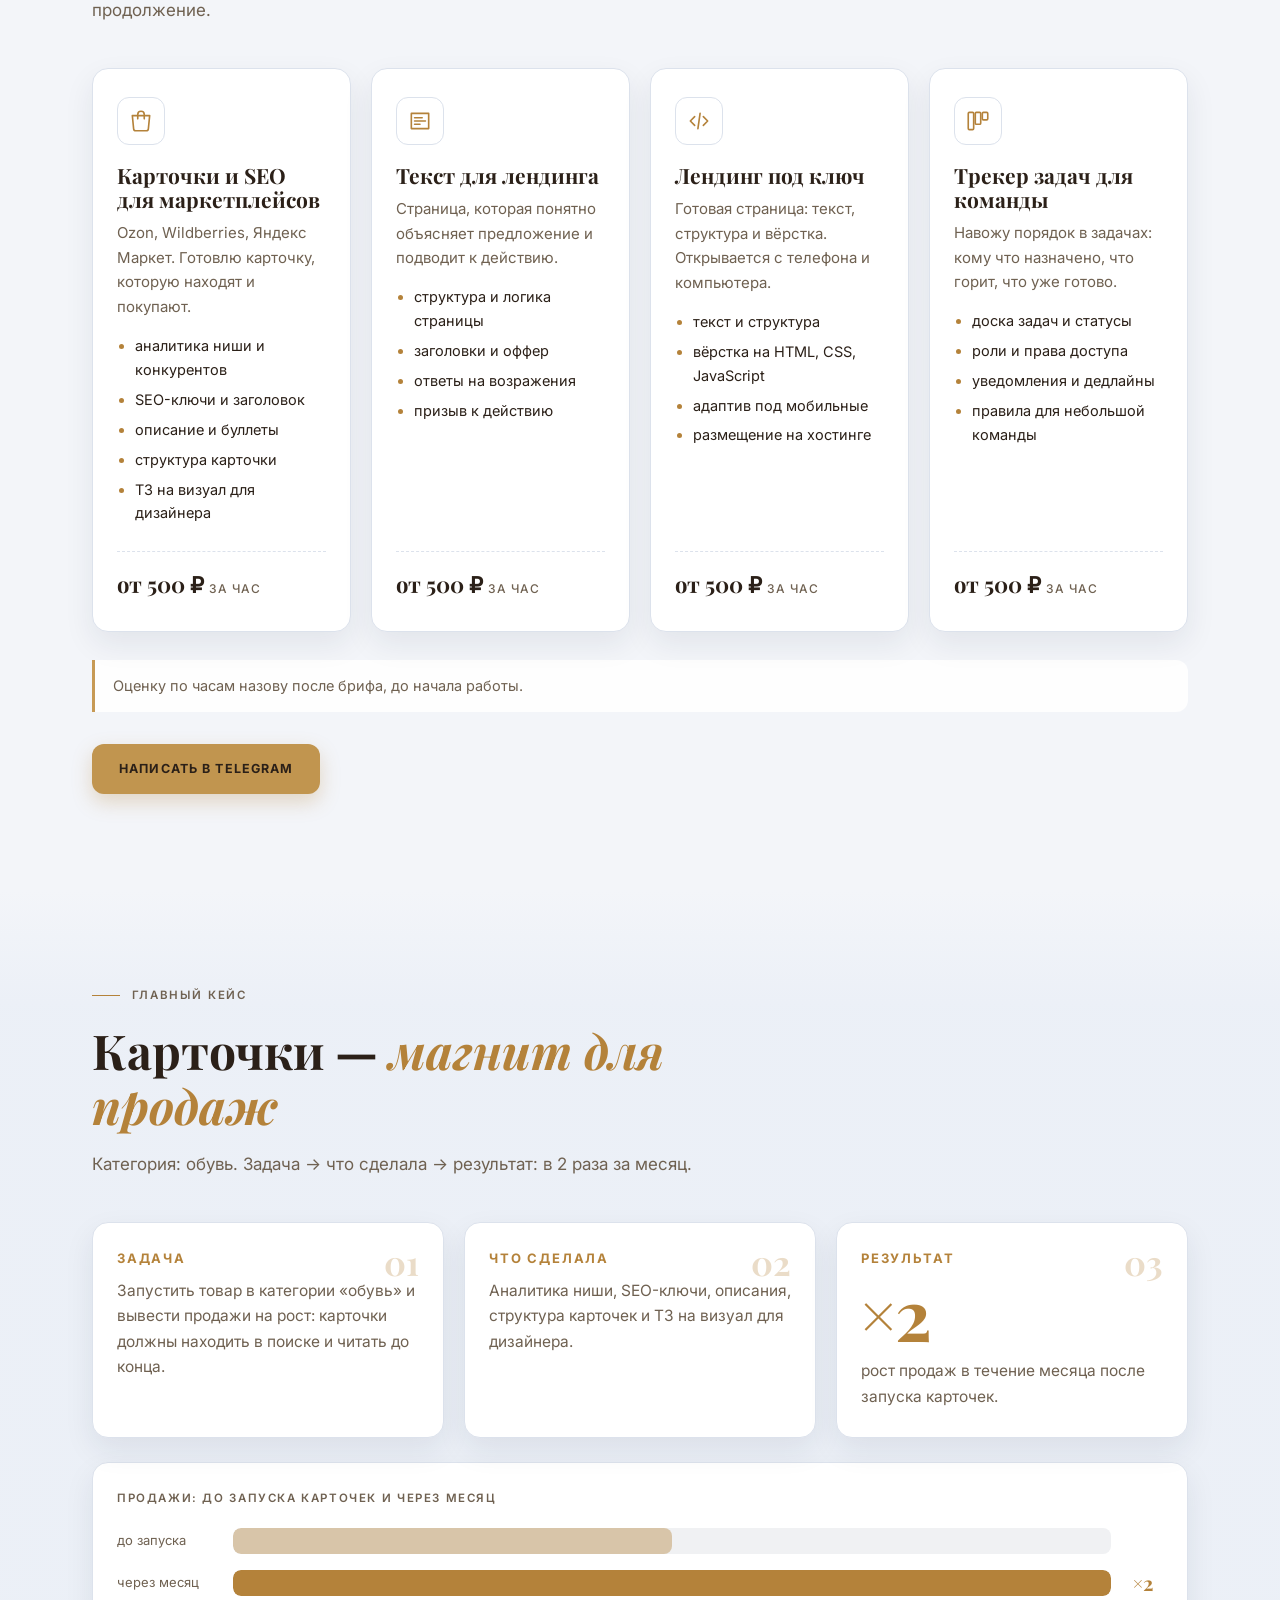
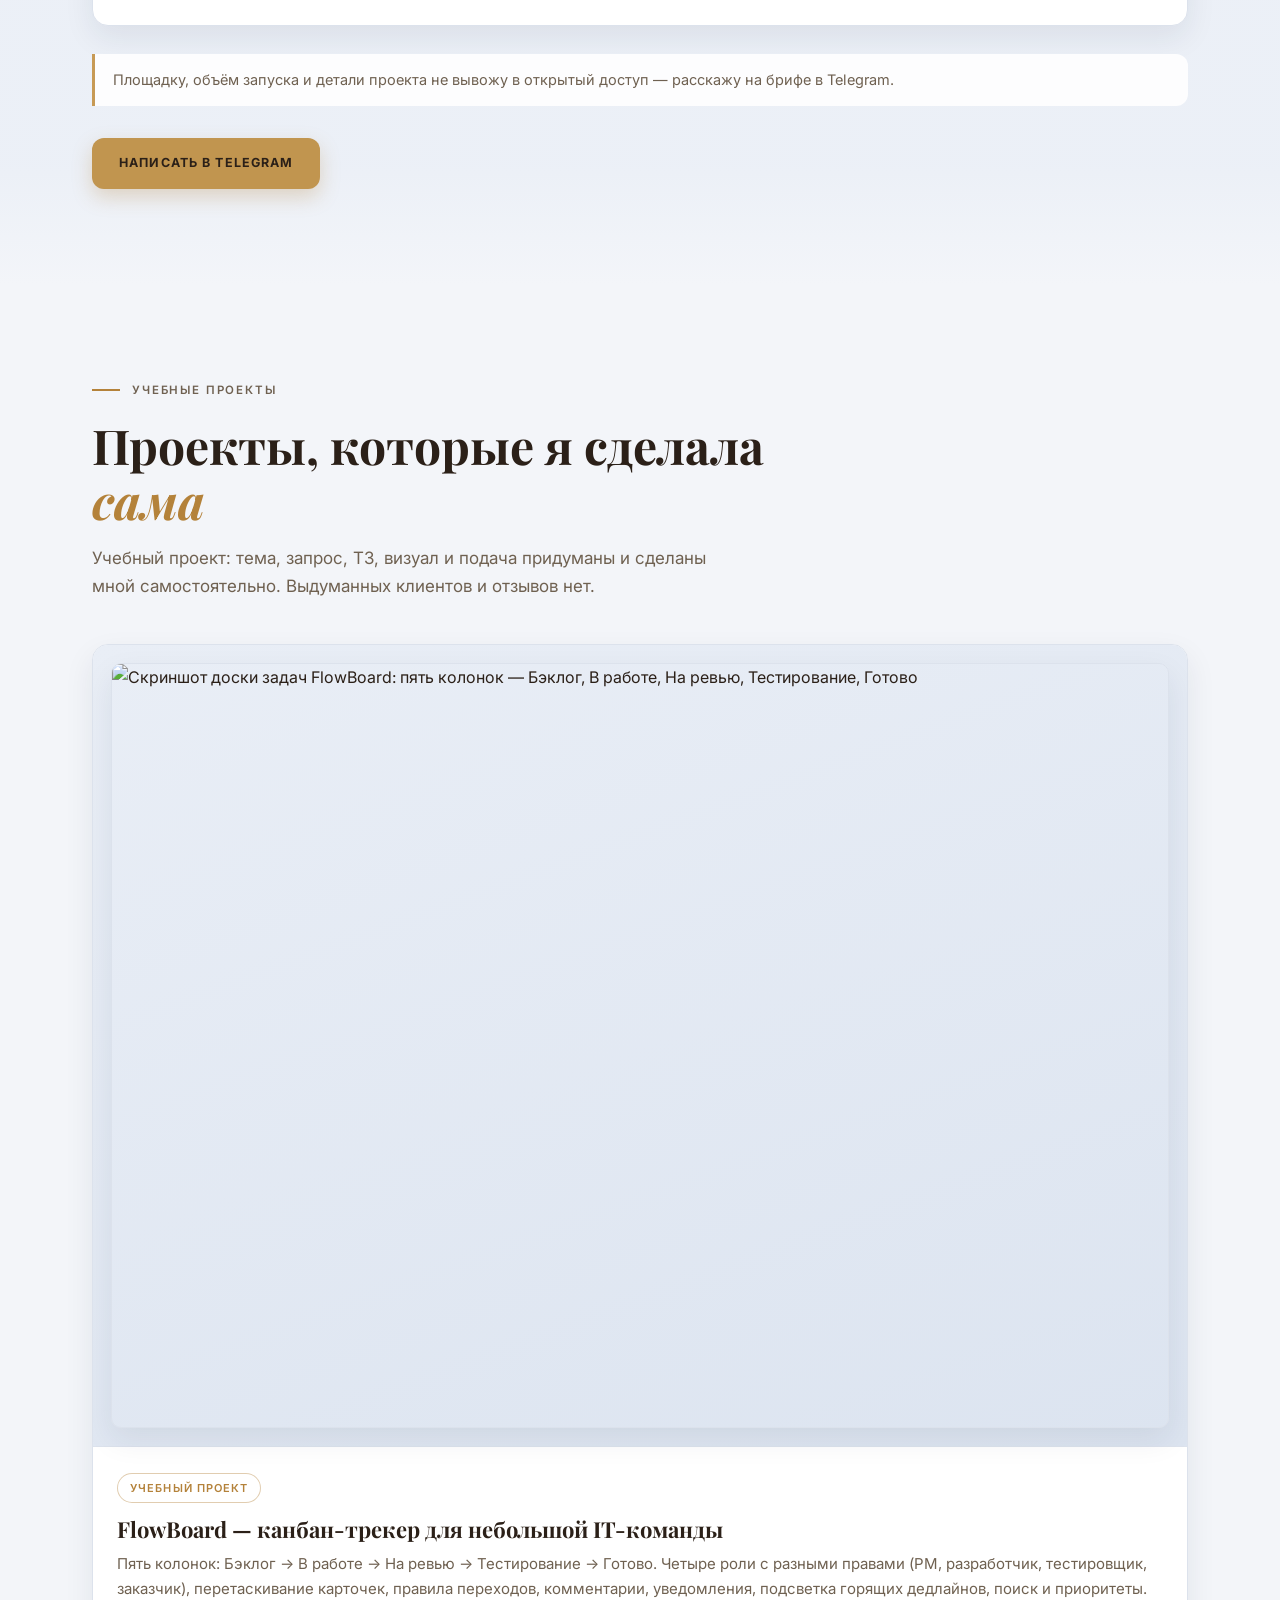
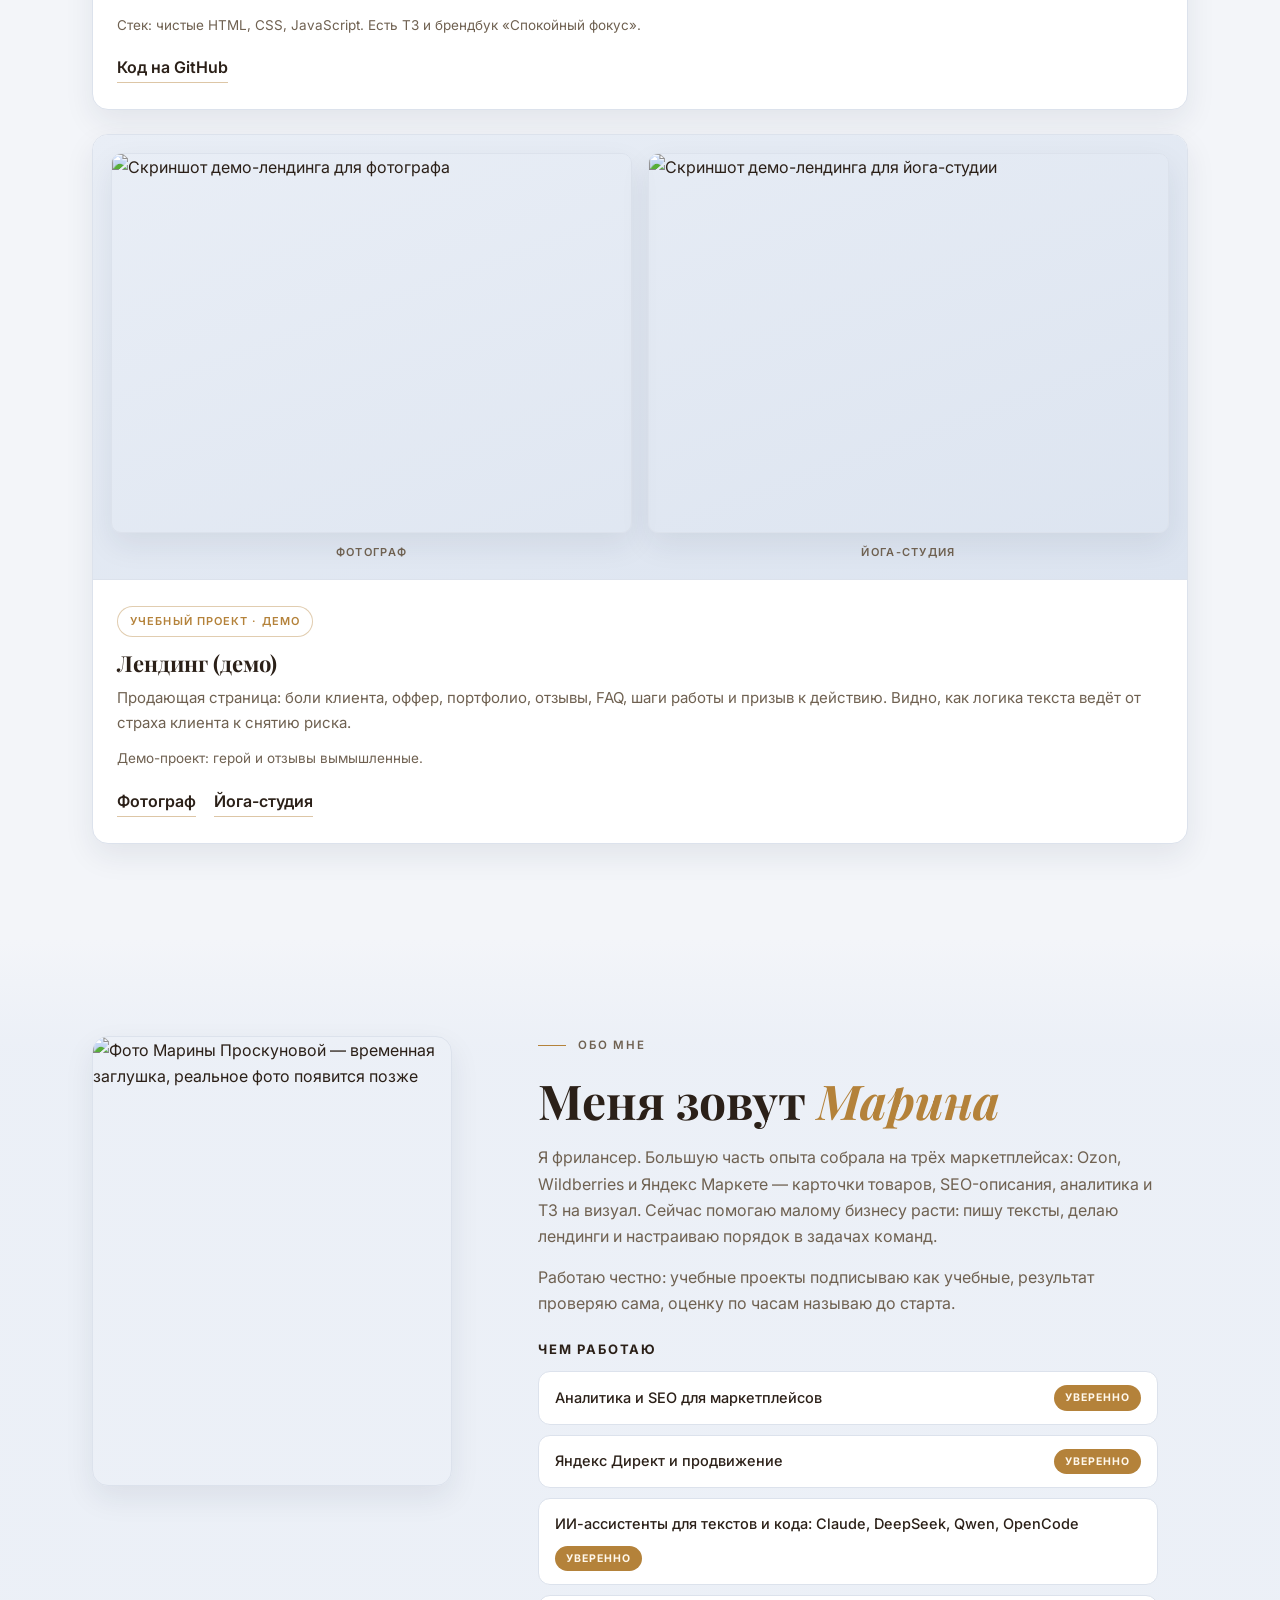
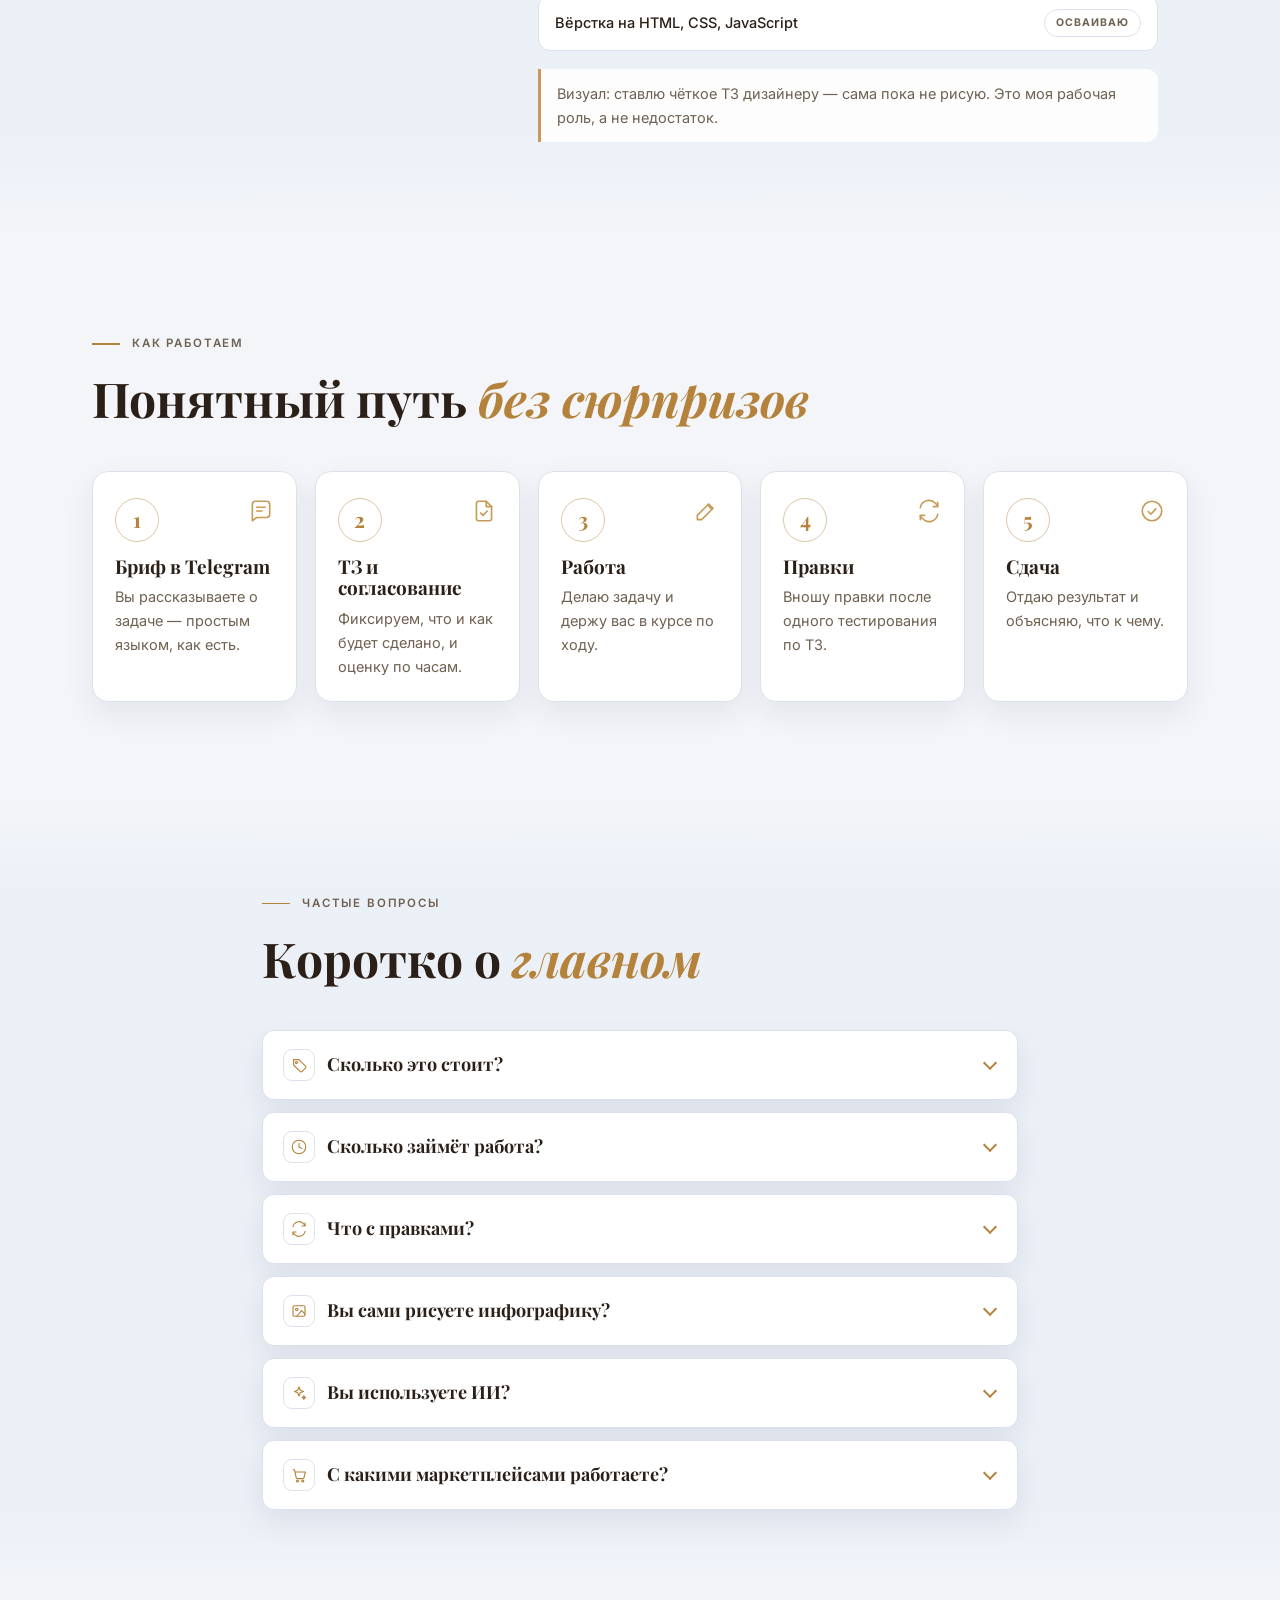
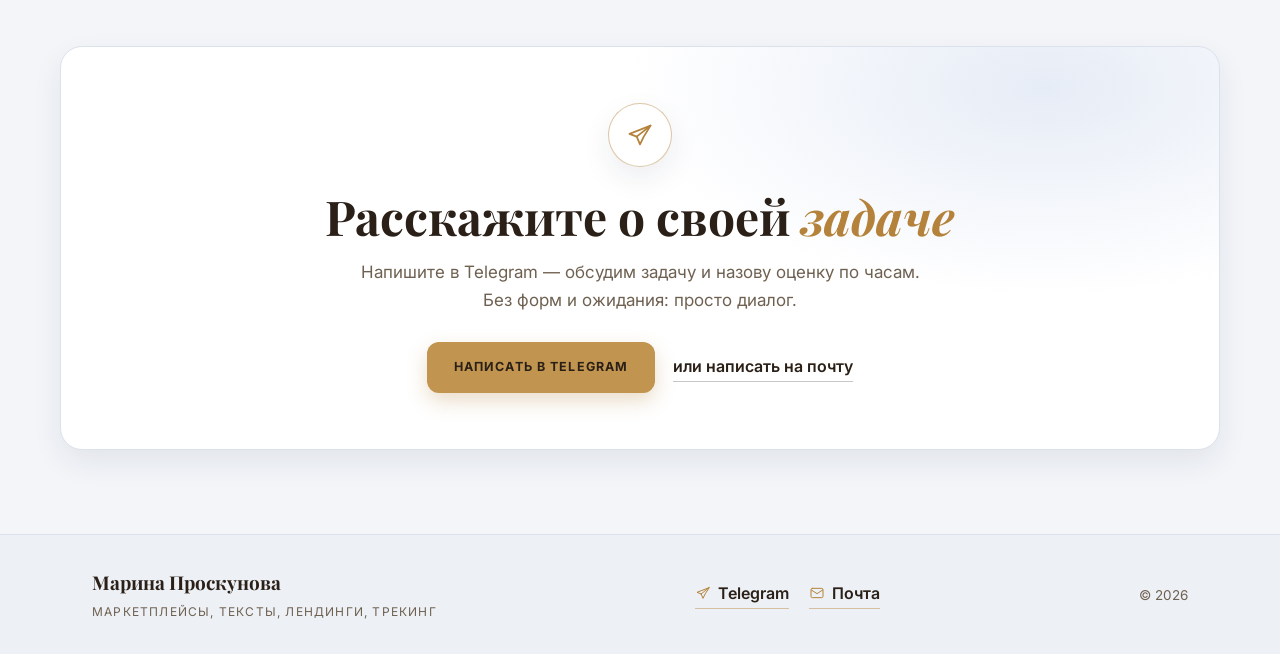
==== commit 0aebed75: "Add files via upload" ====
--- a/index.html
+++ b/index.html
@@ -10,9 +10,8 @@
   <meta name="author" content="Марина Проскунова">
   <meta name="theme-color" content="#F3F5F9">
 
-  <!-- Адрес сайта. Если репозиторий назовёте иначе — поменяйте в 3 местах:
-       здесь (canonical, og:image, og:url), в robots.txt и в sitemap.xml -->
-  <link rel="canonical" href="https://mmproskunova-byte.github.io/">
+  <!-- Адрес сайта. Репозиторий: Site_MP -->
+  <link rel="canonical" href="https://mmproskunova-byte.github.io/Site_MP/">
 
   <!-- Иконка сайта -->
   <link rel="icon" href="favicon.svg" type="image/svg+xml">
@@ -25,11 +24,11 @@
   <meta property="og:site_name" content="Марина Проскунова">
   <meta property="og:title" content="Марина Проскунова — маркетплейсы, тексты, лендинги">
   <meta property="og:description" content="Карточки и SEO для маркетплейсов, лендинги под ключ и порядок в задачах команды. Расскажите о своей задаче в Telegram.">
-  <meta property="og:image" content="https://mmproskunova-byte.github.io/images/og-image.png">
+  <meta property="og:image" content="https://mmproskunova-byte.github.io/Site_MP/images/og-image.png">
   <meta property="og:image:width" content="1200">
   <meta property="og:image:height" content="630">
   <meta property="og:image:alt" content="Марина Проскунова: карточки и SEO для маркетплейсов, лендинги под ключ, трекер задач">
-  <meta property="og:url" content="https://mmproskunova-byte.github.io/">
+  <meta property="og:url" content="https://mmproskunova-byte.github.io/Site_MP/">
   <meta name="twitter:card" content="summary_large_image">
 
   <link rel="preconnect" href="https://fonts.googleapis.com">
@@ -146,10 +145,10 @@
                   </div>
                 </article>
 
-                <p class="structure__result">
-                  В 2 раза за месяц после запуска.
+                <div class="structure__result">
+                  <p>В 2 раза за месяц после запуска</p>
                   <a class="link" href="#case">Кейс с обувью</a>
-                </p>
+                </div>
               </div>
 
               <ol class="marks">
--- a/styles.css
+++ b/styles.css
@@ -488,11 +488,19 @@
 /* Плашка с результатом */
 
 .structure__result {
+  display: flex;
+  flex-direction: column;
+  align-items: flex-start;
+  gap: 6px;
   padding: 13px 16px;
   background: var(--card);
   border: 1px solid var(--line);
   border-left: 3px solid var(--gold);
   border-radius: 0 var(--radius-sm) var(--radius-sm) 0;
+}
+
+.structure__result p {
+  margin: 0;
   font-size: 14px;
   line-height: 1.45;
   color: var(--ink);
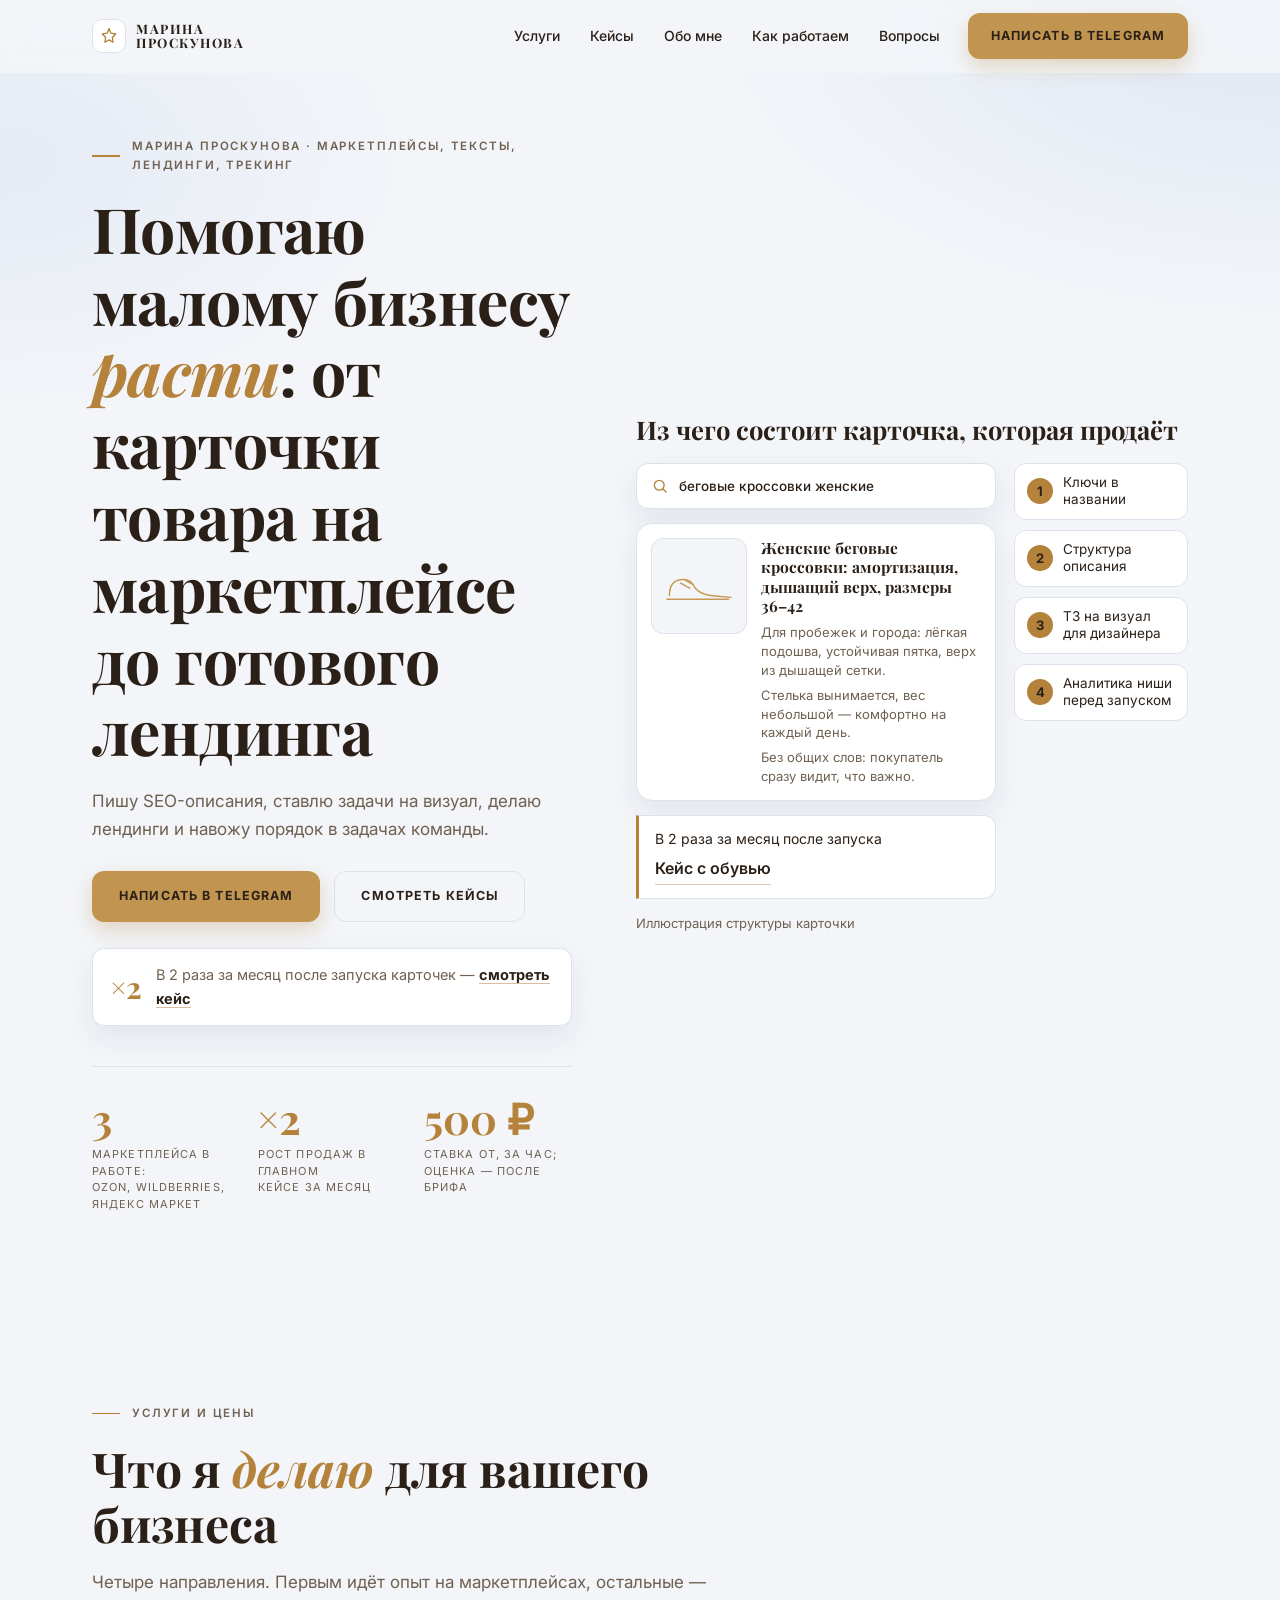
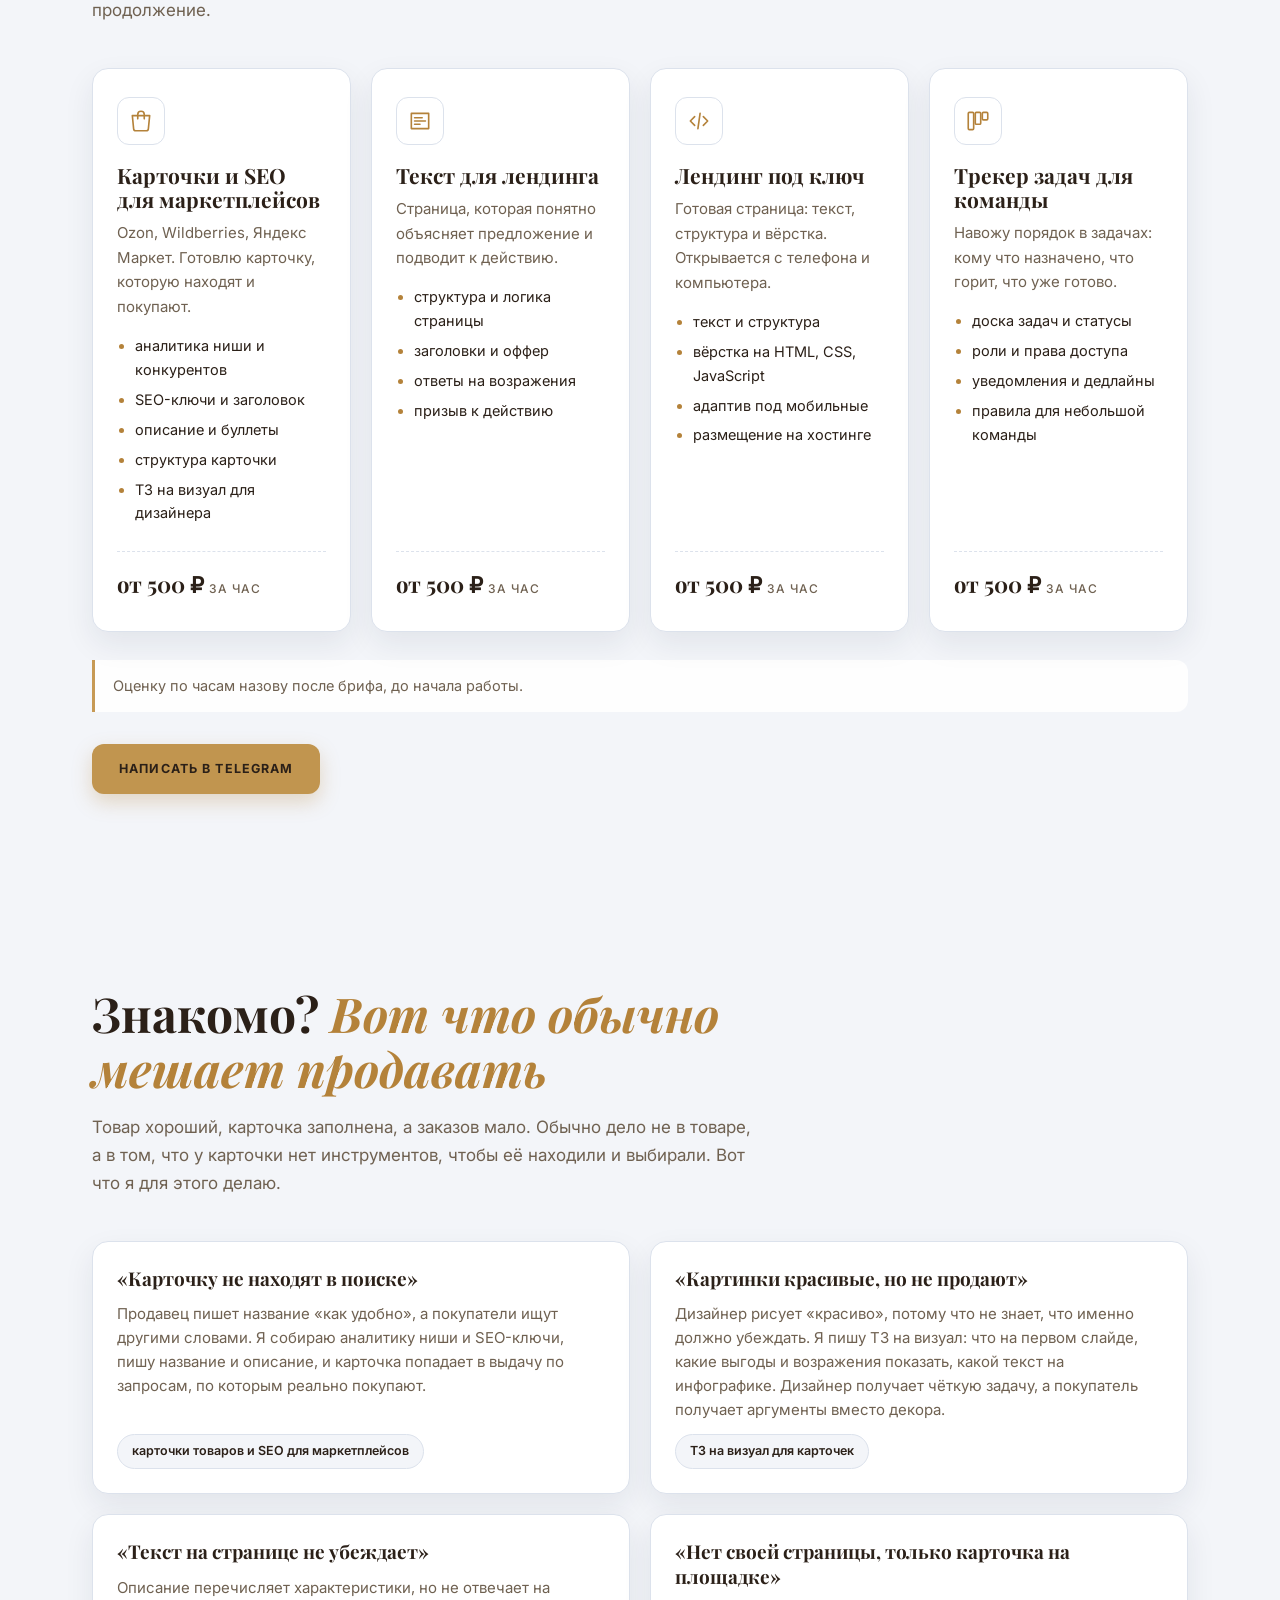
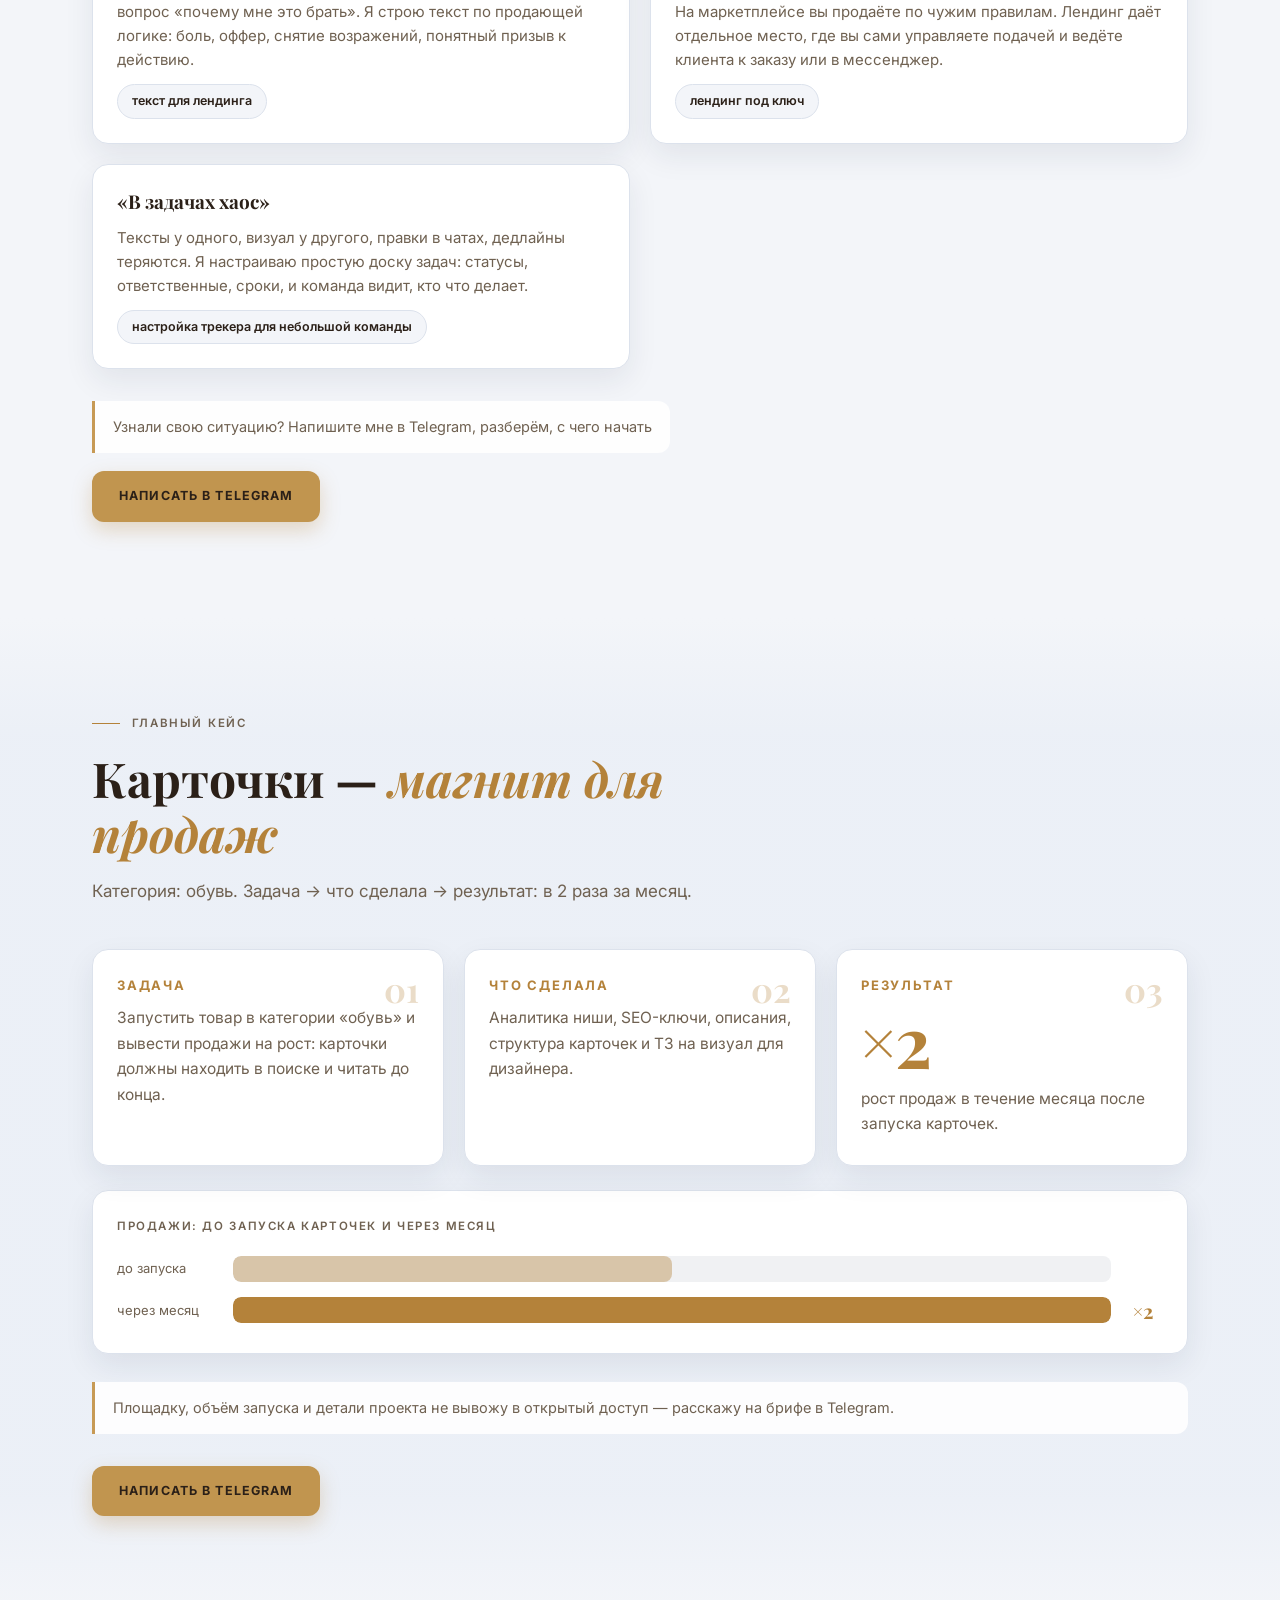
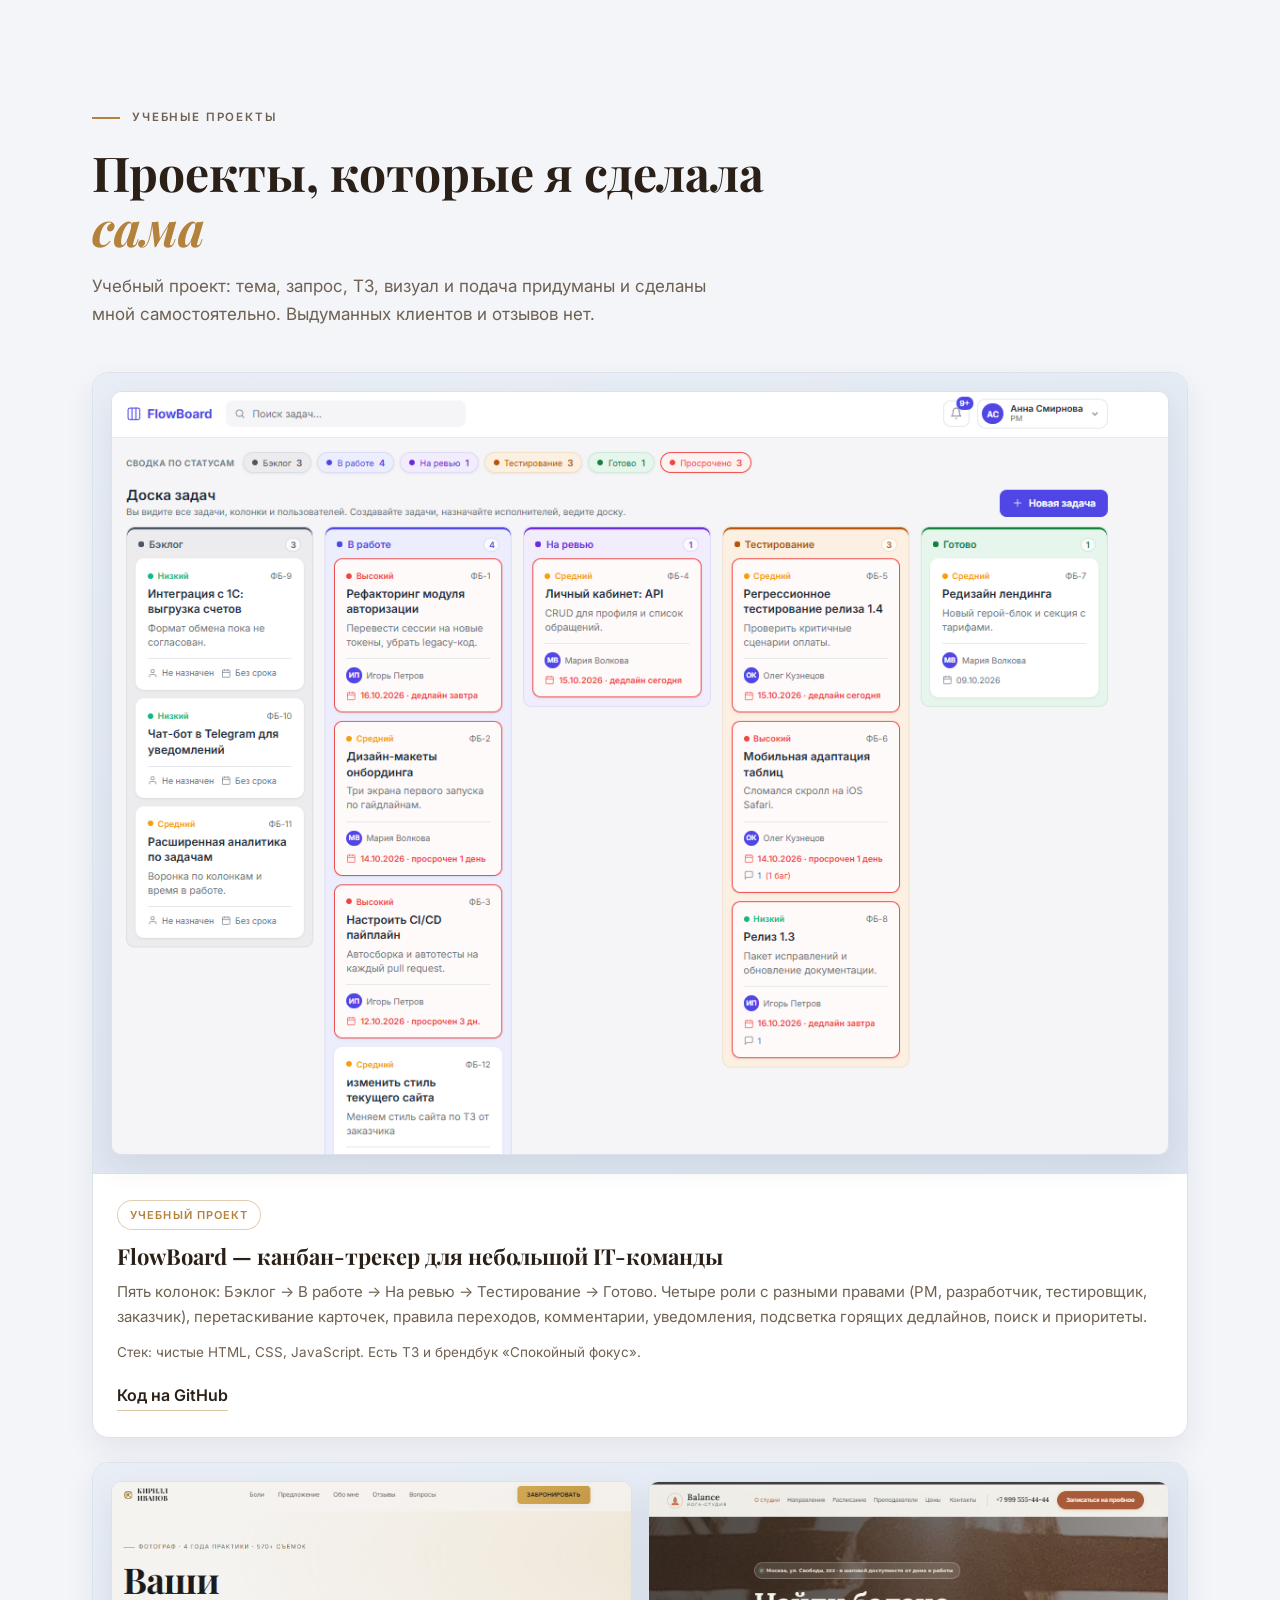
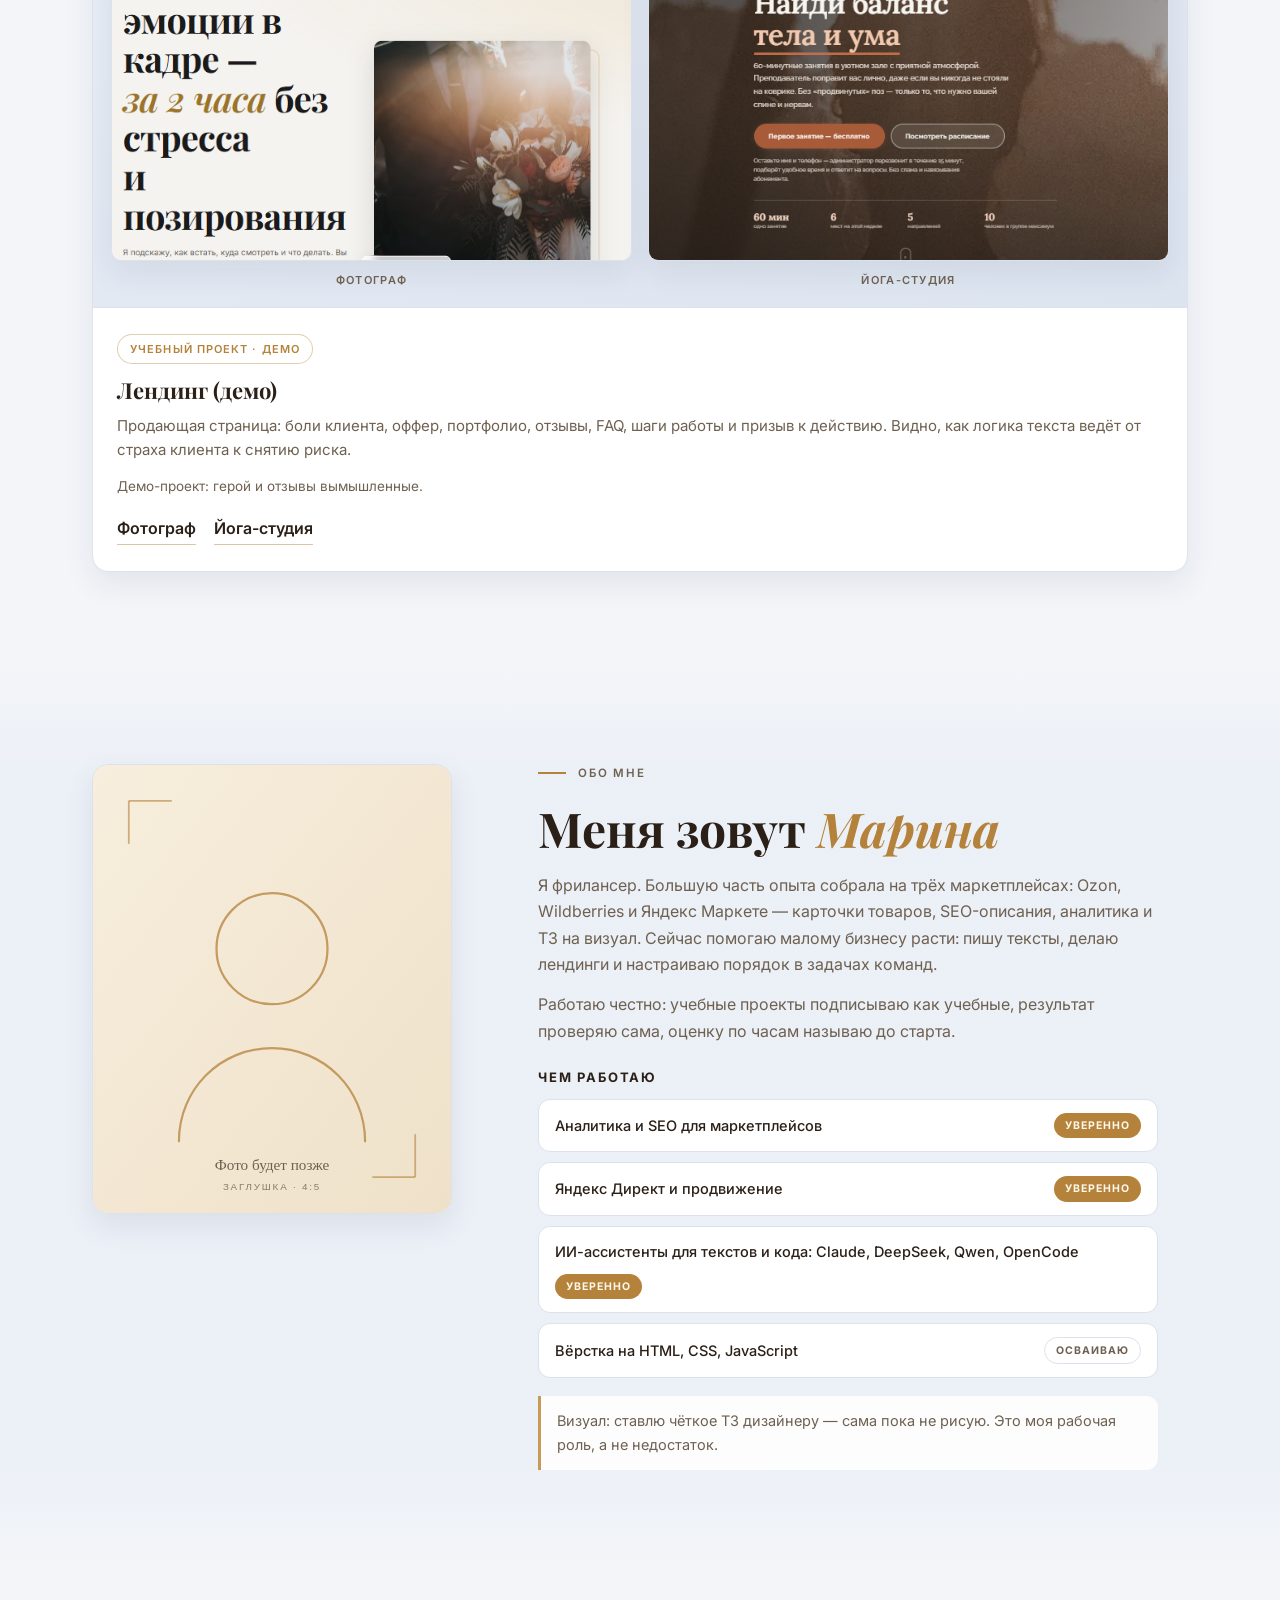
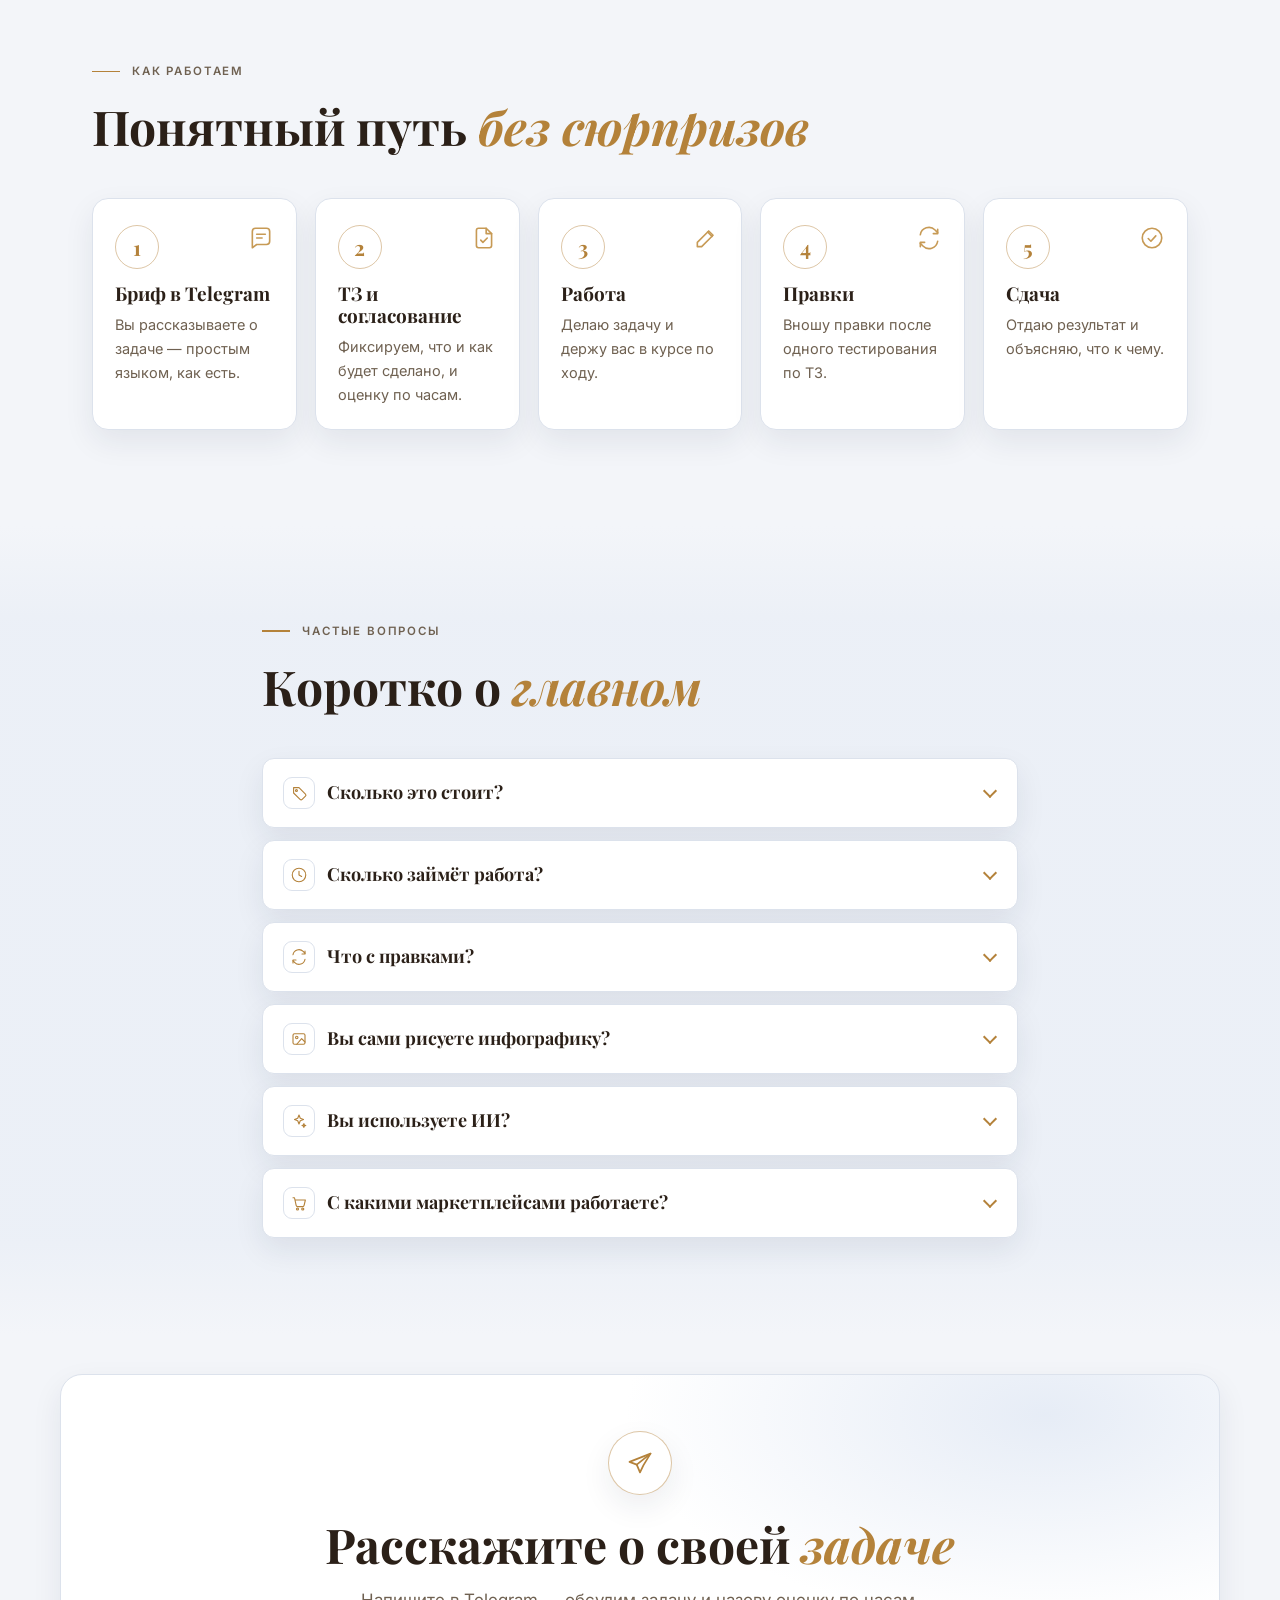
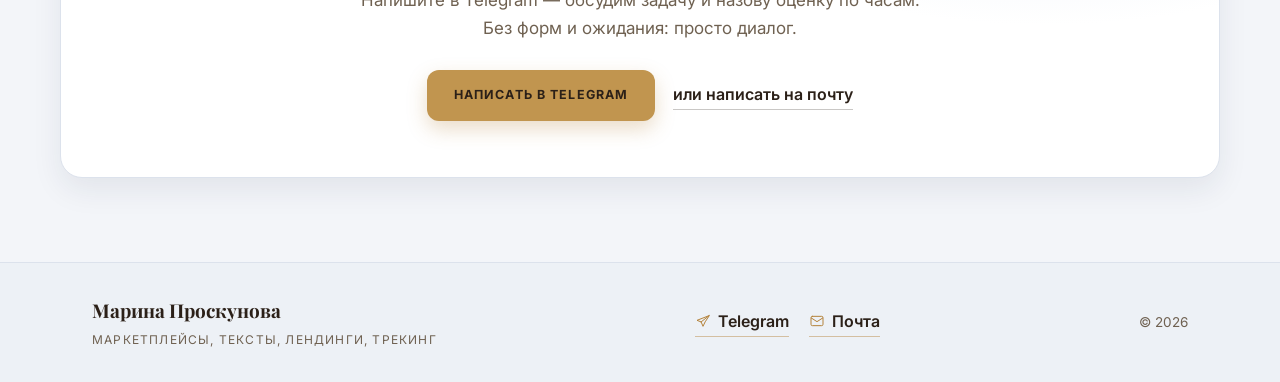
==== commit 5d74b03f: "Add files via upload" ====
--- a/index.html
+++ b/index.html
@@ -252,6 +252,53 @@
         <p class="section__note reveal">Оценку по часам назову после брифа, до начала работы.</p>
 
         <div class="section__cta reveal">
+          <a class="btn btn--primary" href="#" data-contact="telegram">Написать в Telegram</a>
+        </div>
+      </div>
+    </section>
+
+    <!-- ============ 3.1. Знакомо? Что мешает продавать ============ -->
+    <section class="section" id="familiar">
+      <div class="container">
+        <header class="section__head reveal">
+          <h2 class="section__title">Знакомо? <em>Вот что обычно мешает продавать</em></h2>
+          <p class="section__lead">Товар хороший, карточка заполнена, а заказов мало. Обычно дело не в товаре, а в том, что у карточки нет инструментов, чтобы её находили и выбирали. Вот что я для этого делаю.</p>
+        </header>
+
+        <div class="pains">
+          <article class="pain reveal">
+            <p class="pain__quote">«Карточку не находят в поиске»</p>
+            <p class="pain__text">Продавец пишет название «как удобно», а покупатели ищут другими словами. Я собираю аналитику ниши и SEO-ключи, пишу название и описание, и карточка попадает в выдачу по запросам, по которым реально покупают.</p>
+            <a class="pain__tag" href="#services">карточки товаров и SEO для маркетплейсов</a>
+          </article>
+
+          <article class="pain reveal">
+            <p class="pain__quote">«Картинки красивые, но не продают»</p>
+            <p class="pain__text">Дизайнер рисует «красиво», потому что не знает, что именно должно убеждать. Я пишу ТЗ на визуал: что на первом слайде, какие выгоды и возражения показать, какой текст на инфографике. Дизайнер получает чёткую задачу, а покупатель получает аргументы вместо декора.</p>
+            <a class="pain__tag" href="#services">ТЗ на визуал для карточек</a>
+          </article>
+
+          <article class="pain reveal">
+            <p class="pain__quote">«Текст на странице не убеждает»</p>
+            <p class="pain__text">Описание перечисляет характеристики, но не отвечает на вопрос «почему мне это брать». Я строю текст по продающей логике: боль, оффер, снятие возражений, понятный призыв к действию.</p>
+            <a class="pain__tag" href="#services">текст для лендинга</a>
+          </article>
+
+          <article class="pain reveal">
+            <p class="pain__quote">«Нет своей страницы, только карточка на площадке»</p>
+            <p class="pain__text">На маркетплейсе вы продаёте по чужим правилам. Лендинг даёт отдельное место, где вы сами управляете подачей и ведёте клиента к заказу или в мессенджер.</p>
+            <a class="pain__tag" href="#services">лендинг под ключ</a>
+          </article>
+
+          <article class="pain reveal">
+            <p class="pain__quote">«В задачах хаос»</p>
+            <p class="pain__text">Тексты у одного, визуал у другого, правки в чатах, дедлайны теряются. Я настраиваю простую доску задач: статусы, ответственные, сроки, и команда видит, кто что делает.</p>
+            <a class="pain__tag" href="#services">настройка трекера для небольшой команды</a>
+          </article>
+        </div>
+
+        <div class="section__cta pains__cta reveal">
+          <p class="section__note">Узнали свою ситуацию? Напишите мне в Telegram, разберём, с чего начать</p>
           <a class="btn btn--primary" href="#" data-contact="telegram">Написать в Telegram</a>
         </div>
       </div>
--- a/styles.css
+++ b/styles.css
@@ -614,6 +614,71 @@
   color: var(--ink-soft);
 }
 
+/* ---------- Знакомо? Что мешает продавать ---------- */
+
+.pains {
+  display: grid;
+  grid-template-columns: 1fr;
+  gap: 20px;
+}
+
+.pain {
+  display: flex;
+  flex-direction: column;
+  gap: 12px;
+  padding: 24px;
+  background: var(--card);
+  border: 1px solid var(--line);
+  border-radius: var(--radius);
+  box-shadow: var(--shadow);
+  transition: transform 0.25s ease, box-shadow 0.25s ease;
+}
+
+.pain:hover { transform: translateY(-4px); box-shadow: var(--shadow-hover); }
+
+.pain__quote {
+  margin: 0;
+  font-family: var(--font-display);
+  font-size: 19px;
+  font-weight: 700;
+  line-height: 1.3;
+  color: var(--ink);
+}
+
+.pain__text {
+  margin: 0;
+  flex-grow: 1;
+  font-size: 15px;
+  line-height: 1.6;
+  color: var(--ink-soft);
+}
+
+.pain__tag {
+  align-self: flex-start;
+  display: inline-flex;
+  align-items: center;
+  padding: 6px 14px;
+  border: 1px solid var(--line);
+  border-radius: 999px;
+  background: var(--bg);
+  color: var(--ink);
+  font-size: 12.5px;
+  font-weight: 600;
+  text-decoration: none;
+  transition: border-color 0.2s ease;
+}
+
+.pain__tag:hover { border-color: var(--gold); }
+
+.pains__cta {
+  display: flex;
+  flex-direction: column;
+  align-items: flex-start;
+  gap: 18px;
+}
+
+.pains__cta .section__note { margin-top: 0; }
+
 /* ---------- Кейс ---------- */
 
 .case {
@@ -1106,6 +1171,7 @@
 
 @media (min-width: 640px) {
   .cards { grid-template-columns: repeat(2, minmax(0, 1fr)); }
+  .pains { grid-template-columns: repeat(2, minmax(0, 1fr)); }
   .case { grid-template-columns: repeat(3, minmax(0, 1fr)); }
   .steps { grid-template-columns: repeat(2, minmax(0, 1fr)); }
   .cta-final__actions { flex-direction: row; justify-content: center; }
